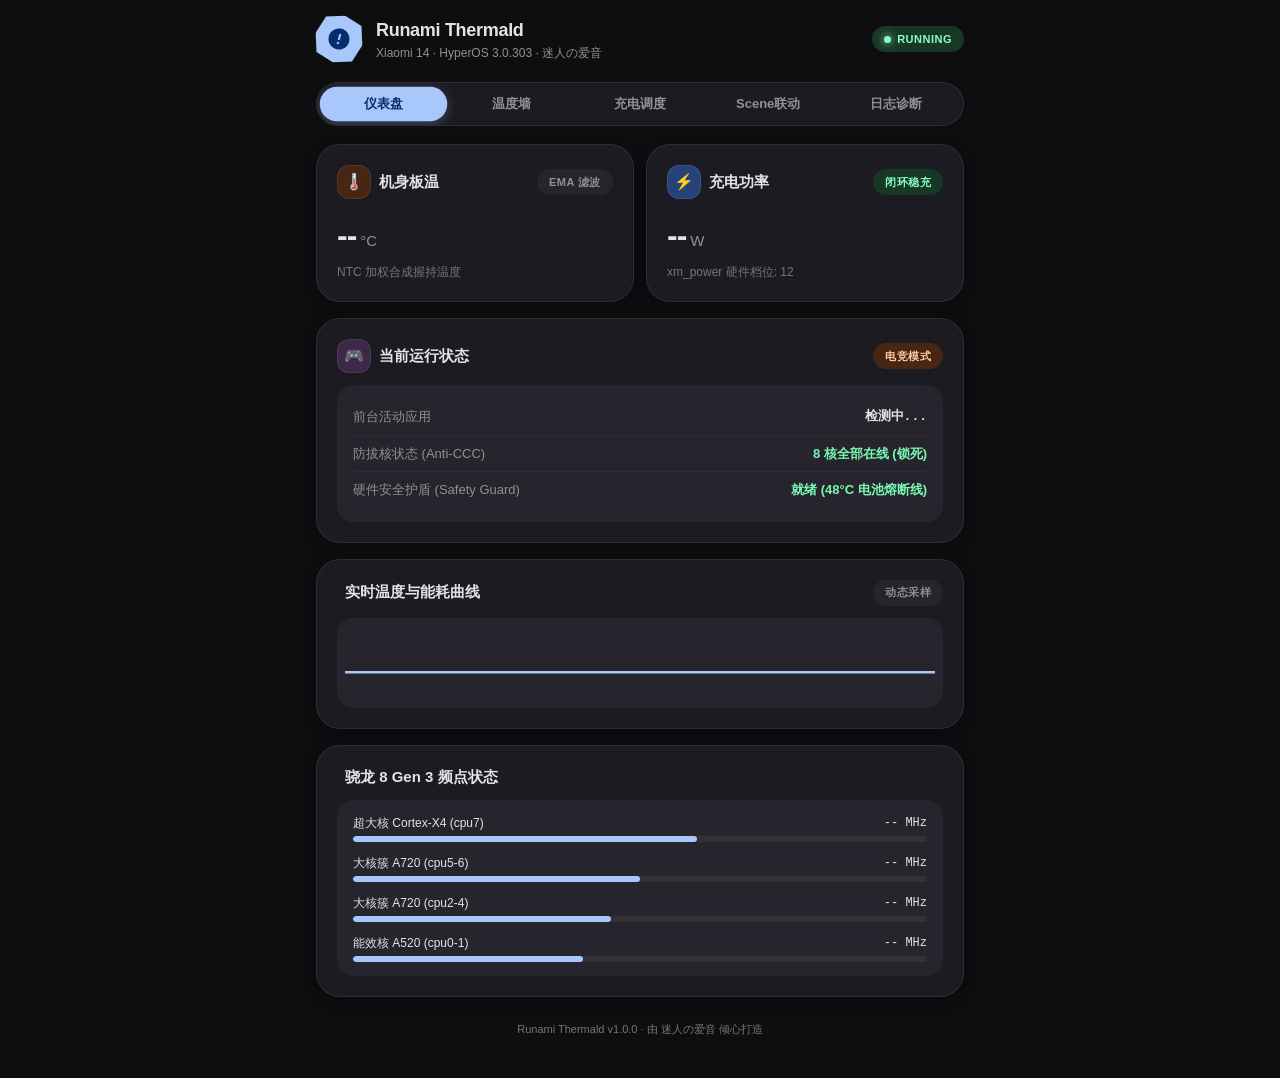
==== webui/index.html @ 20a7fbab "feat: initial release of Runami Thermald v1.0.0 for Xiaomi 14 (houji) with M3E WebUI and InstaBox CI" ====
<!DOCTYPE html>
<html lang="zh-CN">
<head>
  <meta charset="UTF-8">
  <meta name="viewport" content="width=device-width, initial-scale=1.0, maximum-scale=1.0, user-scalable=no, viewport-fit=cover">
  <title>Runami Thermald</title>
  <link rel="stylesheet" href="style.css">
</head>
<body>
  <div class="m3e-shell">
    <!-- 顶栏与品牌区域 -->
    <header class="m3e-header">
      <div class="m3e-brand">
        <div class="m3e-badge active" id="hero-badge">
          <svg class="m3e-icon" viewBox="0 0 24 24" fill="currentColor">
            <path d="M12 2C6.48 2 2 6.48 2 12s4.48 10 10 10 10-4.48 10-10S17.52 2 12 2zm1 15h-2v-2h2v2zm0-4h-2V7h2v6z"/>
          </svg>
        </div>
        <div class="m3e-titles">
          <div class="m3e-app-title">Runami Thermald</div>
          <div class="m3e-app-subtitle">Xiaomi 14 · HyperOS 3.0.303 · 迷人の爱音</div>
        </div>
      </div>
      <div class="m3e-chip ok" id="daemon-chip">
        <span class="m3e-dot"></span>
        <span class="m3e-chip-text" id="daemon-chip-text">RUNNING</span>
      </div>
    </header>

    <!-- M3 Expressive 互联导航药丸组 -->
    <nav class="m3e-connected-group nav-group">
      <button class="m3e-connected-btn active" data-tab="dashboard">仪表盘</button>
      <button class="m3e-connected-btn" data-tab="profiles">温度墙</button>
      <button class="m3e-connected-btn" data-tab="charging">充电调度</button>
      <button class="m3e-connected-btn" data-tab="scene">Scene联动</button>
      <button class="m3e-connected-btn" data-tab="logs">日志诊断</button>
    </nav>

    <!-- 选项卡 1: 仪表盘 -->
    <section class="m3e-tab-content active" id="tab-dashboard">
      <!-- 状态概览多重卡片 -->
      <div class="m3e-grid">
        <div class="m3e-card">
          <div class="m3e-card-header">
            <div class="m3e-badge small warm">🌡️</div>
            <div class="m3e-card-title">机身板温</div>
            <div class="m3e-chip idle" id="board-temp-chip">EMA 滤波</div>
          </div>
          <div class="m3e-metric">
            <span class="m3e-metric-val" id="val-board-temp">--</span>
            <span class="m3e-metric-unit">°C</span>
          </div>
          <div class="m3e-card-sub" id="board-temp-sub">NTC 加权合成握持温度</div>
        </div>

        <div class="m3e-card">
          <div class="m3e-card-header">
            <div class="m3e-badge small blue">⚡</div>
            <div class="m3e-card-title">充电功率</div>
            <div class="m3e-chip ok" id="charge-state-chip">闭环稳充</div>
          </div>
          <div class="m3e-metric">
            <span class="m3e-metric-val" id="val-charge-watts">--</span>
            <span class="m3e-metric-unit">W</span>
          </div>
          <div class="m3e-card-sub" id="charge-gear-sub">xm_power 硬件档位: 12</div>
        </div>
      </div>

      <!-- 实时状态与 Top-App 宽卡片 -->
      <div class="m3e-card">
        <div class="m3e-card-header">
          <div class="m3e-badge small purple">🎮</div>
          <div class="m3e-card-title">当前运行状态</div>
          <div class="m3e-chip warn" id="profile-chip">电竞模式</div>
        </div>
        <div class="m3e-block">
          <div class="m3e-row">
            <span class="m3e-row-label">前台活动应用</span>
            <span class="m3e-row-value mono" id="val-top-app">检测中...</span>
          </div>
          <div class="m3e-row">
            <span class="m3e-row-label">防拔核状态 (Anti-CCC)</span>
            <span class="m3e-row-value ok-text" id="val-cores-status">8 核全部在线 (锁死)</span>
          </div>
          <div class="m3e-row">
            <span class="m3e-row-label">硬件安全护盾 (Safety Guard)</span>
            <span class="m3e-row-value ok-text" id="val-guard-status">就绪 (48°C 电池熔断线)</span>
          </div>
        </div>
      </div>

      <!-- 实时温度与功率动态趋势 -->
      <div class="m3e-card">
        <div class="m3e-card-header">
          <div class="m3e-card-title">实时温度与能耗曲线</div>
          <div class="m3e-chip idle">动态采样</div>
        </div>
        <div class="m3e-chart-container">
          <svg class="m3e-chart" id="trend-chart" viewBox="0 0 300 80" preserveAspectRatio="none">
            <path class="m3e-chart-area" id="chart-area" d="M0,80 L0,50 L300,50 L300,80 Z"/>
            <path class="m3e-chart-line" id="chart-line" d="M0,50 L300,50"/>
          </svg>
        </div>
      </div>

      <!-- CPU 各簇频点监控 -->
      <div class="m3e-card">
        <div class="m3e-card-header">
          <div class="m3e-card-title">骁龙 8 Gen 3 频点状态</div>
        </div>
        <div class="m3e-block">
          <div class="m3e-bar-row">
            <div class="m3e-bar-info">
              <span>超大核 Cortex-X4 (cpu7)</span>
              <span class="mono" id="freq-cpu7">-- MHz</span>
            </div>
            <div class="m3e-progress"><div class="m3e-progress-bar" id="bar-cpu7" style="width: 60%"></div></div>
          </div>
          <div class="m3e-bar-row">
            <div class="m3e-bar-info">
              <span>大核簇 A720 (cpu5-6)</span>
              <span class="mono" id="freq-cpu5">-- MHz</span>
            </div>
            <div class="m3e-progress"><div class="m3e-progress-bar" id="bar-cpu5" style="width: 50%"></div></div>
          </div>
          <div class="m3e-bar-row">
            <div class="m3e-bar-info">
              <span>大核簇 A720 (cpu2-4)</span>
              <span class="mono" id="freq-cpu2">-- MHz</span>
            </div>
            <div class="m3e-progress"><div class="m3e-progress-bar" id="bar-cpu2" style="width: 45%"></div></div>
          </div>
          <div class="m3e-bar-row">
            <div class="m3e-bar-info">
              <span>能效核 A520 (cpu0-1)</span>
              <span class="mono" id="freq-cpu0">-- MHz</span>
            </div>
            <div class="m3e-progress"><div class="m3e-progress-bar" id="bar-cpu0" style="width: 40%"></div></div>
          </div>
        </div>
      </div>
    </section>

    <!-- 选项卡 2: 分态温度墙 -->
    <section class="m3e-tab-content" id="tab-profiles">
      <div class="m3e-card">
        <div class="m3e-card-header">
          <div class="m3e-badge small purple">🛡️</div>
          <div class="m3e-card-title">独立温度墙方案</div>
        </div>
        <p class="m3e-card-desc">为不同屏幕与充电状态定制独立的起降温控阈值，彻底解决传统温控一刀切导致的日常卡顿与发热困境。</p>
        
        <div class="m3e-connected-group profile-select-group">
          <button class="m3e-connected-btn active" data-profile="screen_on_game">游戏独立</button>
          <button class="m3e-connected-btn" data-profile="screen_on_daily">亮屏日常</button>
          <button class="m3e-connected-btn" data-profile="screen_on_charge">亮屏充电</button>
          <button class="m3e-connected-btn" data-profile="screen_off_charge">熄屏快充</button>
          <button class="m3e-connected-btn" data-profile="screen_off_idle">熄屏休眠</button>
        </div>

        <div class="m3e-block" style="margin-top: 16px;">
          <div class="m3e-slider-header">
            <span class="m3e-row-label">起控温度墙阈值 (Trip Temp)</span>
            <span class="m3e-row-value highlight mono" id="profile-trip-display">52 °C</span>
          </div>
          <input type="range" class="m3e-slider" id="profile-trip-slider" min="40" max="55" step="1" value="52">

          <div class="m3e-slider-header" style="margin-top: 14px;">
            <span class="m3e-row-label">解除回差死区 (Clear Hysteresis)</span>
            <span class="m3e-row-value mono" id="profile-hysteresis-display">3 °C</span>
          </div>
          <input type="range" class="m3e-slider" id="profile-hysteresis-slider" min="1" max="5" step="1" value="3">

          <div class="m3e-switch-row" style="margin-top: 16px;">
            <div class="m3e-switch-info">
              <div class="m3e-switch-title">锁定 8 核全在线 (防拔核)</div>
              <div class="m3e-switch-desc">彻底粉碎 50°C 离线超大核与大核的 MONITOR-CCC 逻辑</div>
            </div>
            <label class="m3e-switch">
              <input type="checkbox" id="profile-lock-cores" checked>
              <span class="m3e-slider-pill"></span>
            </label>
          </div>

          <button class="m3e-action-btn primary" id="btn-save-profile" style="margin-top: 20px;">
            保存并热重载到当前方案
          </button>
        </div>
      </div>
    </section>

    <!-- 选项卡 3: 充电调度 -->
    <section class="m3e-tab-content" id="tab-charging">
      <div class="m3e-card">
        <div class="m3e-card-header">
          <div class="m3e-badge small blue">⚡</div>
          <div class="m3e-card-title">xm_power 充电闭环稳充</div>
        </div>
        <p class="m3e-card-desc">接管底层硬件充电档位，解除官方亮屏断崖式降流，通过动态功率闭环将充电速度平稳在指定瓦特区间。</p>

        <div class="m3e-block">
          <div class="m3e-switch-row">
            <div class="m3e-switch-info">
              <div class="m3e-switch-title">启用功率闭环调控</div>
              <div class="m3e-switch-desc">写入 wired_thermal_remove 并微调 wired_ctrl_limit</div>
            </div>
            <label class="m3e-switch">
              <input type="checkbox" id="charge-control-switch" checked>
              <span class="m3e-slider-pill"></span>
            </label>
          </div>

          <div class="m3e-section-title" style="margin-top: 16px;">目标充入功率档位</div>
          <div class="m3e-connected-group wattage-group">
            <button class="m3e-connected-btn" data-watts="18">18W 冰凉</button>
            <button class="m3e-connected-btn" data-watts="27">27W 均衡</button>
            <button class="m3e-connected-btn" data-watts="33">33W 稳充</button>
            <button class="m3e-connected-btn active" data-watts="45">45W 极速</button>
            <button class="m3e-connected-btn" data-watts="67">67W 澎湃</button>
            <button class="m3e-connected-btn" data-watts="90">90W 全速</button>
          </div>

          <div class="m3e-row" style="margin-top: 16px;">
            <span class="m3e-row-label">电池高温退让警戒线</span>
            <span class="m3e-row-value mono">46 °C (自动降档防鼓包)</span>
          </div>
        </div>
      </div>
    </section>

    <!-- 选项卡 4: Scene 游戏联动 -->
    <section class="m3e-tab-content" id="tab-scene">
      <div class="m3e-card">
        <div class="m3e-card-header">
          <div class="m3e-badge small warm">🎮</div>
          <div class="m3e-card-title">Scene 游戏库自动感知</div>
        </div>
        <p class="m3e-card-desc">自动读取 Scene（com.omarea.vtools）的游戏标记，启动游戏瞬间（0.3s内）切入独立电竞温度墙，退出后 5 秒防抖回退。</p>

        <div class="m3e-block">
          <div class="m3e-row">
            <span class="m3e-row-label">Scene 配置路径</span>
            <span class="m3e-row-value mono">shared_prefs/games.xml</span>
          </div>
          <div class="m3e-row">
            <span class="m3e-row-label">当前识别游戏总数</span>
            <span class="m3e-row-value highlight mono" id="scene-game-count">-- 款</span>
          </div>
        </div>

        <div class="m3e-section-title" style="margin-top: 16px;">已激活的游戏列表</div>
        <div class="m3e-chips-cloud" id="scene-games-list">
          <!-- 动态渲染游戏药丸 -->
          <span class="m3e-chip idle">正在读取 Scene 游戏库...</span>
        </div>
      </div>
    </section>

    <!-- 选项卡 5: 日志诊断 -->
    <section class="m3e-tab-content" id="tab-logs">
      <div class="m3e-card">
        <div class="m3e-card-header">
          <div class="m3e-card-title">守护日志与节点诊断</div>
          <button class="m3e-btn-icon" id="btn-refresh-log">🔄</button>
        </div>
        <div class="m3e-terminal" id="log-terminal">
正在读取运行日志...
        </div>
        <div class="m3e-row" style="margin-top: 12px; gap: 8px;">
          <button class="m3e-action-btn secondary" id="btn-diagnose">一键节点自检</button>
          <button class="m3e-action-btn danger" id="btn-restore-stock">紧急恢复官方温控</button>
        </div>
      </div>
    </section>

    <!-- 底部状态与版权 -->
    <footer class="m3e-footer">
      <span>Runami Thermald v1.0.0 · 由 迷人の爱音 倾心打造</span>
    </footer>
  </div>

  <script src="app.js"></script>
</body>
</html>
---- webui/style.css ----
/* Runami Thermald - Material 3 Expressive (M3E) 专属样式表 */
/* 灵感参考: Google M3 Expressive 规范 & FlClash 架构 */

:root {
  --m3e-spring: cubic-bezier(0.34, 1.56, 0.64, 1);
  --m3e-standard-curve: cubic-bezier(0.2, 0.0, 0, 1.0);
  
  /* M3E 色系 */
  --m3e-bg: #0e0e11;
  --m3e-surface: #141318;
  --m3e-surface-card: #1d1b22;
  --m3e-surface-block: #26242c;
  --m3e-surface-border: rgba(255, 255, 255, 0.08);
  
  --m3e-primary: #a8c7fa;
  --m3e-on-primary: #062e6f;
  --m3e-primary-container: #264379;
  
  --m3e-ok: #79f8b4;
  --m3e-ok-container: #173826;
  --m3e-on-ok-container: #8cfdc0;
  
  --m3e-warn: #ffb68c;
  --m3e-warn-container: #472613;
  --m3e-on-warn-container: #ffcca8;
  
  --m3e-danger: #ffb4ab;
  --m3e-danger-container: #531c19;
  --m3e-on-danger-container: #ffdad6;
  
  --m3e-text-main: #e6e1e5;
  --m3e-text-muted: #938f94;
  --m3e-text-sub: #787579;
  
  --radius-card: 24px;
  --radius-block: 16px;
  --radius-pill: 9999px;
}

* {
  box-sizing: border-box;
  margin: 0;
  padding: 0;
  -webkit-tap-highlight-color: transparent;
  user-select: none;
}

body {
  background-color: var(--m3e-bg);
  color: var(--m3e-text-main);
  font-family: -apple-system, BlinkMacSystemFont, "Segoe UI", Roboto, "PingFang SC", "Noto Sans CJK SC", sans-serif;
  line-height: 1.5;
  font-size: 14px;
  overflow-x: hidden;
}

.mono {
  font-family: "JetBrains Mono", Consolas, monospace;
  font-variant-numeric: tabular-nums;
}

.m3e-shell {
  max-width: 680px;
  margin: 0 auto;
  padding: 16px 16px 40px;
}

/* 顶栏 */
.m3e-header {
  display: flex;
  align-items: center;
  justify-content: space-between;
  margin-bottom: 20px;
}

.m3e-brand {
  display: flex;
  align-items: center;
  gap: 14px;
}

/* M3E 状态形变徽章 (FlClash Cookie-6 形变) */
.m3e-badge {
  width: 46px;
  height: 46px;
  border-radius: 50%;
  background: var(--m3e-surface-card);
  color: var(--m3e-text-muted);
  display: flex;
  align-items: center;
  justify-content: center;
  transition: all 0.4s var(--m3e-spring);
  border: 1px solid var(--m3e-surface-border);
}

.m3e-badge.active {
  background: var(--m3e-primary);
  color: var(--m3e-on-primary);
  /* M3 Expressive Cookie-6 多边形形变 */
  clip-path: polygon(50% 0%, 88% 12%, 100% 50%, 88% 88%, 50% 100%, 12% 88%, 0% 50%, 12% 12%);
  border-radius: 0;
  transform: rotate(15deg) scale(1.05);
  box-shadow: 0 4px 16px rgba(168, 199, 250, 0.35);
}

.m3e-badge.small {
  width: 34px;
  height: 34px;
  font-size: 16px;
  border-radius: 12px;
}
.m3e-badge.small.warm { background: var(--m3e-warn-container); color: var(--m3e-warn); }
.m3e-badge.small.blue { background: var(--m3e-primary-container); color: var(--m3e-primary); }
.m3e-badge.small.purple { background: #3c2949; color: #deb8f5; }

.m3e-icon {
  width: 24px;
  height: 24px;
}

.m3e-app-title {
  font-size: 18px;
  font-weight: 700;
  letter-spacing: -0.3px;
  color: var(--m3e-text-main);
}

.m3e-app-subtitle {
  font-size: 12px;
  color: var(--m3e-text-muted);
}

/* M3E 状态指示胶囊 (DashboardChip) */
.m3e-chip {
  display: inline-flex;
  align-items: center;
  gap: 6px;
  height: 26px;
  padding: 0 12px;
  border-radius: var(--radius-pill);
  font-size: 11px;
  font-weight: 700;
  letter-spacing: 0.5px;
  font-variant-numeric: tabular-nums;
}

.m3e-chip.ok { background: var(--m3e-ok-container); color: var(--m3e-on-ok-container); }
.m3e-chip.warn { background: var(--m3e-warn-container); color: var(--m3e-on-warn-container); }
.m3e-chip.idle { background: var(--m3e-surface-block); color: var(--m3e-text-muted); }

.m3e-dot {
  width: 7px;
  height: 7px;
  border-radius: 50%;
  background-color: currentColor;
  box-shadow: 0 0 8px currentColor;
  animation: pulse-dot 1.8s infinite;
}

@keyframes pulse-dot {
  0%, 100% { opacity: 1; transform: scale(1); }
  50% { opacity: 0.4; transform: scale(0.85); }
}

/* M3 Expressive 互联药丸组 (Connected Pill Group) */
.m3e-connected-group {
  display: flex;
  background: var(--m3e-surface-card);
  border-radius: var(--radius-pill);
  padding: 4px;
  gap: 3px;
  margin-bottom: 18px;
  border: 1px solid var(--m3e-surface-border);
  overflow-x: auto;
  scrollbar-width: none;
}
.m3e-connected-group::-webkit-scrollbar { display: none; }

.m3e-connected-btn {
  flex: 1;
  min-width: fit-content;
  border: none;
  background: transparent;
  color: var(--m3e-text-muted);
  padding: 8px 14px;
  font-size: 13px;
  font-weight: 600;
  border-radius: 8px;
  cursor: pointer;
  white-space: nowrap;
  transition: all 0.25s var(--m3e-standard-curve);
}

.m3e-connected-btn:active {
  transform: scale(0.94);
}

.m3e-connected-btn.active {
  background: var(--m3e-primary);
  color: var(--m3e-on-primary);
  border-radius: var(--radius-pill);
  box-shadow: 0 3px 10px rgba(168, 199, 250, 0.25);
  transform: scale(1.02);
}

/* 卡片布局 (DashboardCard) */
.m3e-card {
  background: var(--m3e-surface-card);
  border-radius: var(--radius-card);
  padding: 20px;
  margin-bottom: 16px;
  border: 1px solid var(--m3e-surface-border);
  box-shadow: 0 4px 16px rgba(0, 0, 0, 0.3);
}

.m3e-grid {
  display: grid;
  grid-template-columns: repeat(2, 1fr);
  gap: 12px;
}

.m3e-card-header {
  display: flex;
  align-items: center;
  justify-content: space-between;
  margin-bottom: 12px;
}

.m3e-card-title {
  font-size: 15px;
  font-weight: 600;
  flex: 1;
  margin-left: 8px;
  color: var(--m3e-text-main);
}

.m3e-card-desc {
  font-size: 12px;
  color: var(--m3e-text-muted);
  margin-bottom: 14px;
  line-height: 1.6;
}

.m3e-metric {
  display: flex;
  align-items: baseline;
  gap: 4px;
  margin-bottom: 4px;
}

.m3e-metric-val {
  font-size: 32px;
  font-weight: 700;
  font-variant-numeric: tabular-nums;
  letter-spacing: -1px;
}

.m3e-metric-unit {
  font-size: 15px;
  color: var(--m3e-text-muted);
  font-weight: 500;
}

.m3e-card-sub {
  font-size: 12px;
  color: var(--m3e-text-sub);
}

/* 卡片内分色阶块 (DashboardBlock) */
.m3e-block {
  background: var(--m3e-surface-block);
  border-radius: var(--radius-block);
  padding: 14px 16px;
}

.m3e-row {
  display: flex;
  align-items: center;
  justify-content: space-between;
  padding: 8px 0;
  border-bottom: 1px solid rgba(255, 255, 255, 0.04);
}
.m3e-row:last-child { border-bottom: none; }

.m3e-row-label { color: var(--m3e-text-muted); font-size: 13px; }
.m3e-row-value { font-weight: 600; font-size: 13px; }
.m3e-row-value.highlight { color: var(--m3e-primary); }
.m3e-row-value.ok-text { color: var(--m3e-ok); }

/* SVG 动态曲线图 */
.m3e-chart-container {
  height: 90px;
  background: var(--m3e-surface-block);
  border-radius: var(--radius-block);
  padding: 8px;
  display: flex;
  align-items: center;
}

.m3e-chart {
  width: 100%;
  height: 100%;
}

.m3e-chart-line {
  fill: none;
  stroke: var(--m3e-primary);
  stroke-width: 2.5;
  stroke-linecap: round;
  transition: d 0.4s ease;
}

.m3e-chart-area {
  fill: url(#chart-gradient);
  opacity: 0.25;
  transition: d 0.4s ease;
}

/* 进度条与频率 */
.m3e-bar-row {
  margin-bottom: 12px;
}
.m3e-bar-row:last-child { margin-bottom: 0; }

.m3e-bar-info {
  display: flex;
  justify-content: space-between;
  font-size: 12px;
  margin-bottom: 4px;
}

.m3e-progress {
  height: 6px;
  background: rgba(255, 255, 255, 0.06);
  border-radius: var(--radius-pill);
  overflow: hidden;
}

.m3e-progress-bar {
  height: 100%;
  background: var(--m3e-primary);
  border-radius: var(--radius-pill);
  transition: width 0.3s ease;
}

/* 滑块与开关 */
.m3e-slider-header {
  display: flex;
  justify-content: space-between;
  align-items: center;
  margin-bottom: 6px;
}

.m3e-slider {
  width: 100%;
  accent-color: var(--m3e-primary);
  height: 8px;
  border-radius: var(--radius-pill);
  background: rgba(255, 255, 255, 0.08);
  outline: none;
  cursor: pointer;
}

.m3e-switch-row {
  display: flex;
  align-items: center;
  justify-content: space-between;
}

.m3e-switch-title { font-size: 14px; font-weight: 600; }
.m3e-switch-desc { font-size: 12px; color: var(--m3e-text-muted); }

.m3e-switch {
  position: relative;
  display: inline-block;
  width: 48px;
  height: 28px;
}

.m3e-switch input { opacity: 0; width: 0; height: 0; }

.m3e-slider-pill {
  position: absolute;
  cursor: pointer;
  inset: 0;
  background-color: var(--m3e-surface-card);
  border: 1px solid var(--m3e-surface-border);
  transition: 0.3s var(--m3e-spring);
  border-radius: var(--radius-pill);
}

.m3e-slider-pill:before {
  position: absolute;
  content: "";
  height: 20px;
  width: 20px;
  left: 3px;
  bottom: 3px;
  background-color: var(--m3e-text-muted);
  transition: 0.3s var(--m3e-spring);
  border-radius: 50%;
}

input:checked + .m3e-slider-pill {
  background-color: var(--m3e-primary);
}

input:checked + .m3e-slider-pill:before {
  transform: translateX(20px);
  background-color: var(--m3e-on-primary);
}

/* 按钮 */
.m3e-action-btn {
  width: 100%;
  padding: 12px 18px;
  border-radius: var(--radius-pill);
  font-size: 14px;
  font-weight: 700;
  border: none;
  cursor: pointer;
  transition: all 0.2s var(--m3e-spring);
}
.m3e-action-btn:active { transform: scale(0.96); }
.m3e-action-btn.primary { background: var(--m3e-primary); color: var(--m3e-on-primary); }
.m3e-action-btn.secondary { background: var(--m3e-surface-block); color: var(--m3e-text-main); }
.m3e-action-btn.danger { background: var(--m3e-danger-container); color: var(--m3e-on-danger-container); }

.m3e-btn-icon {
  background: var(--m3e-surface-block);
  border: none;
  border-radius: 50%;
  width: 32px;
  height: 32px;
  cursor: pointer;
}

/* Scene 游戏药丸云 */
.m3e-chips-cloud {
  display: flex;
  flex-wrap: wrap;
  gap: 8px;
  margin-top: 10px;
}

/* 终端日志 */
.m3e-terminal {
  background: #08080a;
  border-radius: var(--radius-block);
  padding: 12px;
  font-family: "JetBrains Mono", Consolas, monospace;
  font-size: 11px;
  color: #79f8b4;
  height: 220px;
  overflow-y: auto;
  white-space: pre-wrap;
  word-break: break-all;
  border: 1px solid var(--m3e-surface-border);
}

.m3e-tab-content {
  display: none;
}
.m3e-tab-content.active {
  display: block;
  animation: fadeIn 0.25s ease;
}

@keyframes fadeIn {
  from { opacity: 0; transform: translateY(6px); }
  to { opacity: 1; transform: translateY(0); }
}

.m3e-footer {
  text-align: center;
  font-size: 11px;
  color: var(--m3e-text-sub);
  margin-top: 24px;
}
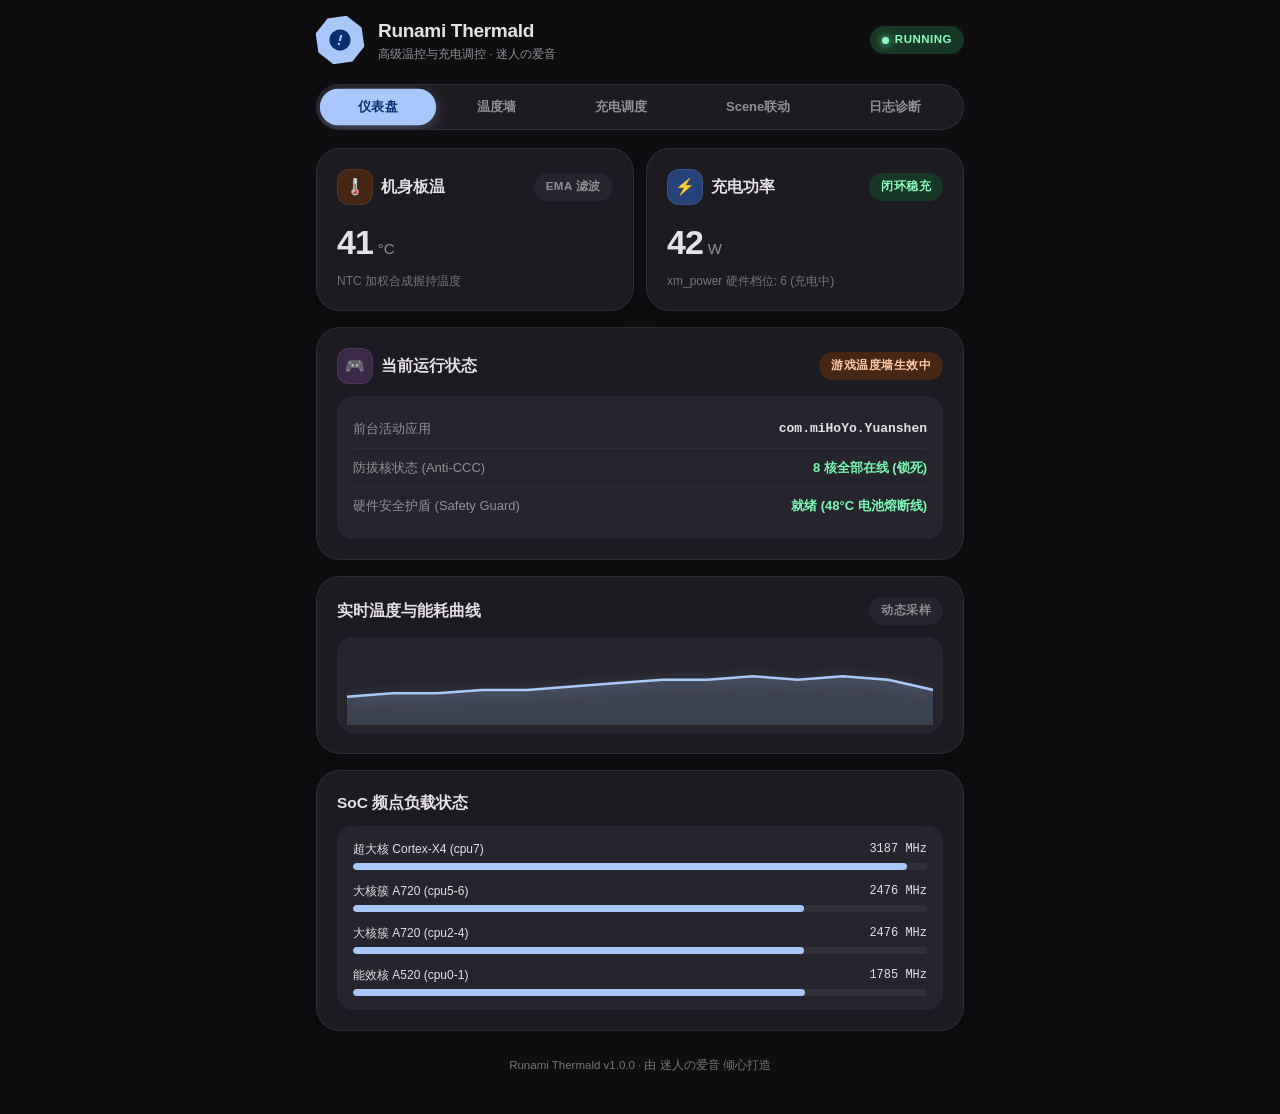
==== commit 591994d8: "fix(webui): fix KernelSU async exec bridge, dynamic Monet coloring, settings persistence, switch shr" ====
--- a/webui/index.html
+++ b/webui/index.html
@@ -4,6 +4,9 @@
   <meta charset="UTF-8">
   <meta name="viewport" content="width=device-width, initial-scale=1.0, maximum-scale=1.0, user-scalable=no, viewport-fit=cover">
   <title>Runami Thermald</title>
+  <!-- 引入 KernelSU 原生动态莫奈取色与安全区域内边距 -->
+  <link rel="stylesheet" href="/internal/colors.css">
+  <link rel="stylesheet" href="/internal/insets.css">
   <link rel="stylesheet" href="style.css">
 </head>
 <body>
@@ -18,7 +21,7 @@
         </div>
         <div class="m3e-titles">
           <div class="m3e-app-title">Runami Thermald</div>
-          <div class="m3e-app-subtitle">Xiaomi 14 · HyperOS 3.0.303 · 迷人の爱音</div>
+          <div class="m3e-app-subtitle">高级温控与充电调控 · 迷人の爱音</div>
         </div>
       </div>
       <div class="m3e-chip ok" id="daemon-chip">
@@ -107,7 +110,7 @@
       <!-- CPU 各簇频点监控 -->
       <div class="m3e-card">
         <div class="m3e-card-header">
-          <div class="m3e-card-title">骁龙 8 Gen 3 频点状态</div>
+          <div class="m3e-card-title">SoC 频点负载状态</div>
         </div>
         <div class="m3e-block">
           <div class="m3e-bar-row">
@@ -115,28 +118,28 @@
               <span>超大核 Cortex-X4 (cpu7)</span>
               <span class="mono" id="freq-cpu7">-- MHz</span>
             </div>
-            <div class="m3e-progress"><div class="m3e-progress-bar" id="bar-cpu7" style="width: 60%"></div></div>
+            <div class="m3e-progress"><div class="m3e-progress-bar" id="bar-cpu7" style="width: 50%"></div></div>
           </div>
           <div class="m3e-bar-row">
             <div class="m3e-bar-info">
               <span>大核簇 A720 (cpu5-6)</span>
               <span class="mono" id="freq-cpu5">-- MHz</span>
             </div>
-            <div class="m3e-progress"><div class="m3e-progress-bar" id="bar-cpu5" style="width: 50%"></div></div>
+            <div class="m3e-progress"><div class="m3e-progress-bar" id="bar-cpu5" style="width: 45%"></div></div>
           </div>
           <div class="m3e-bar-row">
             <div class="m3e-bar-info">
               <span>大核簇 A720 (cpu2-4)</span>
               <span class="mono" id="freq-cpu2">-- MHz</span>
             </div>
-            <div class="m3e-progress"><div class="m3e-progress-bar" id="bar-cpu2" style="width: 45%"></div></div>
+            <div class="m3e-progress"><div class="m3e-progress-bar" id="bar-cpu2" style="width: 40%"></div></div>
           </div>
           <div class="m3e-bar-row">
             <div class="m3e-bar-info">
               <span>能效核 A520 (cpu0-1)</span>
               <span class="mono" id="freq-cpu0">-- MHz</span>
             </div>
-            <div class="m3e-progress"><div class="m3e-progress-bar" id="bar-cpu0" style="width: 40%"></div></div>
+            <div class="m3e-progress"><div class="m3e-progress-bar" id="bar-cpu0" style="width: 35%"></div></div>
           </div>
         </div>
       </div>
@@ -164,27 +167,29 @@
             <span class="m3e-row-label">起控温度墙阈值 (Trip Temp)</span>
             <span class="m3e-row-value highlight mono" id="profile-trip-display">52 °C</span>
           </div>
-          <input type="range" class="m3e-slider" id="profile-trip-slider" min="40" max="55" step="1" value="52">
-
-          <div class="m3e-slider-header" style="margin-top: 14px;">
+          <input type="range" class="m3e-slider" id="profile-trip-slider" min="38" max="55" step="1" value="52">
+
+          <div class="m3e-slider-header" style="margin-top: 16px;">
             <span class="m3e-row-label">解除回差死区 (Clear Hysteresis)</span>
             <span class="m3e-row-value mono" id="profile-hysteresis-display">3 °C</span>
           </div>
           <input type="range" class="m3e-slider" id="profile-hysteresis-slider" min="1" max="5" step="1" value="3">
 
-          <div class="m3e-switch-row" style="margin-top: 16px;">
+          <div class="m3e-switch-row" style="margin-top: 18px;">
             <div class="m3e-switch-info">
               <div class="m3e-switch-title">锁定 8 核全在线 (防拔核)</div>
-              <div class="m3e-switch-desc">彻底粉碎 50°C 离线超大核与大核的 MONITOR-CCC 逻辑</div>
-            </div>
-            <label class="m3e-switch">
-              <input type="checkbox" id="profile-lock-cores" checked>
-              <span class="m3e-slider-pill"></span>
-            </label>
-          </div>
-
-          <button class="m3e-action-btn primary" id="btn-save-profile" style="margin-top: 20px;">
-            保存并热重载到当前方案
+              <div class="m3e-switch-desc">彻底粉碎 50°C 离线超大核与大核的 MONITOR-CCC 拔核机制</div>
+            </div>
+            <div class="m3e-switch-wrapper">
+              <label class="m3e-switch">
+                <input type="checkbox" id="profile-lock-cores" checked>
+                <span class="m3e-slider-pill"></span>
+              </label>
+            </div>
+          </div>
+
+          <button class="m3e-action-btn primary" id="btn-save-profile" style="margin-top: 22px;">
+            保存并热重载当前方案
           </button>
         </div>
       </div>
@@ -203,15 +208,17 @@
           <div class="m3e-switch-row">
             <div class="m3e-switch-info">
               <div class="m3e-switch-title">启用功率闭环调控</div>
-              <div class="m3e-switch-desc">写入 wired_thermal_remove 并微调 wired_ctrl_limit</div>
-            </div>
-            <label class="m3e-switch">
-              <input type="checkbox" id="charge-control-switch" checked>
-              <span class="m3e-slider-pill"></span>
-            </label>
-          </div>
-
-          <div class="m3e-section-title" style="margin-top: 16px;">目标充入功率档位</div>
+              <div class="m3e-switch-desc">写入 wired_thermal_remove 并微调 wired_ctrl_limit 硬件档位</div>
+            </div>
+            <div class="m3e-switch-wrapper">
+              <label class="m3e-switch">
+                <input type="checkbox" id="charge-control-switch" checked>
+                <span class="m3e-slider-pill"></span>
+              </label>
+            </div>
+          </div>
+
+          <div class="m3e-section-title" style="margin: 18px 0 10px; font-weight: 600; color: var(--m3e-text-muted);">目标充入功率档位</div>
           <div class="m3e-connected-group wattage-group">
             <button class="m3e-connected-btn" data-watts="18">18W 冰凉</button>
             <button class="m3e-connected-btn" data-watts="27">27W 均衡</button>
@@ -221,7 +228,7 @@
             <button class="m3e-connected-btn" data-watts="90">90W 全速</button>
           </div>
 
-          <div class="m3e-row" style="margin-top: 16px;">
+          <div class="m3e-row" style="margin-top: 14px;">
             <span class="m3e-row-label">电池高温退让警戒线</span>
             <span class="m3e-row-value mono">46 °C (自动降档防鼓包)</span>
           </div>
@@ -249,9 +256,8 @@
           </div>
         </div>
 
-        <div class="m3e-section-title" style="margin-top: 16px;">已激活的游戏列表</div>
+        <div class="m3e-section-title" style="margin: 18px 0 10px; font-weight: 600; color: var(--m3e-text-muted);">已激活的游戏列表</div>
         <div class="m3e-chips-cloud" id="scene-games-list">
-          <!-- 动态渲染游戏药丸 -->
           <span class="m3e-chip idle">正在读取 Scene 游戏库...</span>
         </div>
       </div>
@@ -264,15 +270,16 @@
           <div class="m3e-card-title">守护日志与节点诊断</div>
           <button class="m3e-btn-icon" id="btn-refresh-log">🔄</button>
         </div>
-        <div class="m3e-terminal" id="log-terminal">
-正在读取运行日志...
-        </div>
-        <div class="m3e-row" style="margin-top: 12px; gap: 8px;">
+        <div class="m3e-terminal" id="log-terminal">正在读取运行日志...</div>
+        <div class="m3e-row" style="margin-top: 14px; gap: 10px;">
           <button class="m3e-action-btn secondary" id="btn-diagnose">一键节点自检</button>
           <button class="m3e-action-btn danger" id="btn-restore-stock">紧急恢复官方温控</button>
         </div>
       </div>
     </section>
+
+    <!-- 浮动 Toast 弹窗 (Snackbar) -->
+    <div class="m3e-snackbar" id="m3e-snackbar">已保存并生效</div>
 
     <!-- 底部状态与版权 -->
     <footer class="m3e-footer">
--- a/webui/style.css
+++ b/webui/style.css
@@ -1,36 +1,40 @@
 /* Runami Thermald - Material 3 Expressive (M3E) 专属样式表 */
-/* 灵感参考: Google M3 Expressive 规范 & FlClash 架构 */
+/* 灵感参考: Google Material 3 Expressive 规范 & FlClash 架构 */
 
 :root {
   --m3e-spring: cubic-bezier(0.34, 1.56, 0.64, 1);
   --m3e-standard-curve: cubic-bezier(0.2, 0.0, 0, 1.0);
   
-  /* M3E 色系 */
-  --m3e-bg: #0e0e11;
-  --m3e-surface: #141318;
-  --m3e-surface-card: #1d1b22;
-  --m3e-surface-block: #26242c;
-  --m3e-surface-border: rgba(255, 255, 255, 0.08);
-  
-  --m3e-primary: #a8c7fa;
-  --m3e-on-primary: #062e6f;
-  --m3e-primary-container: #264379;
-  
-  --m3e-ok: #79f8b4;
-  --m3e-ok-container: #173826;
-  --m3e-on-ok-container: #8cfdc0;
-  
-  --m3e-warn: #ffb68c;
-  --m3e-warn-container: #472613;
-  --m3e-on-warn-container: #ffcca8;
-  
-  --m3e-danger: #ffb4ab;
-  --m3e-danger-container: #531c19;
-  --m3e-on-danger-container: #ffdad6;
-  
-  --m3e-text-main: #e6e1e5;
-  --m3e-text-muted: #938f94;
-  --m3e-text-sub: #787579;
+  /* 优先对接 KernelSU 动态莫奈取色 (/internal/colors.css)，无动态取色时优雅回退 */
+  --m3e-primary: var(--primary, #a8c7fa);
+  --m3e-on-primary: var(--onPrimary, #062e6f);
+  --m3e-primary-container: var(--primaryContainer, #264379);
+  --m3e-on-primary-container: var(--onPrimaryContainer, #d3e3fd);
+  
+  --m3e-secondary: var(--secondary, #bec6dc);
+  --m3e-secondary-container: var(--secondaryContainer, #3b4858);
+  
+  --m3e-bg: var(--background, #0e0e11);
+  --m3e-surface: var(--surface, #141318);
+  --m3e-surface-card: var(--surfaceContainer, #1d1b22);
+  --m3e-surface-block: var(--surfaceContainerHigh, #26242c);
+  --m3e-surface-border: var(--outlineVariant, rgba(255, 255, 255, 0.08));
+  
+  --m3e-text-main: var(--onSurface, #e6e1e5);
+  --m3e-text-muted: var(--onSurfaceVariant, #938f94);
+  --m3e-text-sub: var(--outline, #787579);
+  
+  --m3e-ok: var(--tertiary, #79f8b4);
+  --m3e-ok-container: var(--tertiaryContainer, #173826);
+  --m3e-on-ok-container: var(--onTertiaryContainer, #8cfdc0);
+  
+  --m3e-warn: var(--error, #ffb68c);
+  --m3e-warn-container: var(--errorContainer, #472613);
+  --m3e-on-warn-container: var(--onErrorContainer, #ffcca8);
+  
+  --m3e-danger: var(--error, #ffb4ab);
+  --m3e-danger-container: var(--errorContainer, #531c19);
+  --m3e-on-danger-container: var(--onErrorContainer, #ffdad6);
   
   --radius-card: 24px;
   --radius-block: 16px;
@@ -52,6 +56,9 @@
   line-height: 1.5;
   font-size: 14px;
   overflow-x: hidden;
+  transition: background-color 0.3s ease, color 0.3s ease;
+  padding-top: var(--inset-top, 0px);
+  padding-bottom: var(--inset-bottom, 0px);
 }
 
 .mono {
@@ -71,43 +78,53 @@
   align-items: center;
   justify-content: space-between;
   margin-bottom: 20px;
+  gap: 12px;
 }
 
 .m3e-brand {
   display: flex;
   align-items: center;
   gap: 14px;
-}
-
-/* M3E 状态形变徽章 (FlClash Cookie-6 形变) */
+  min-width: 0;
+  flex: 1;
+}
+
+/* M3E 状态形变徽章 (FlClash Cookie-6 / Cookie-9 动效形变) */
 .m3e-badge {
-  width: 46px;
-  height: 46px;
+  width: 48px;
+  height: 48px;
+  flex-shrink: 0;
   border-radius: 50%;
   background: var(--m3e-surface-card);
   color: var(--m3e-text-muted);
   display: flex;
   align-items: center;
   justify-content: center;
-  transition: all 0.4s var(--m3e-spring);
+  transition: all 0.45s var(--m3e-spring);
   border: 1px solid var(--m3e-surface-border);
 }
 
 .m3e-badge.active {
   background: var(--m3e-primary);
   color: var(--m3e-on-primary);
-  /* M3 Expressive Cookie-6 多边形形变 */
-  clip-path: polygon(50% 0%, 88% 12%, 100% 50%, 88% 88%, 50% 100%, 12% 88%, 0% 50%, 12% 12%);
+  clip-path: polygon(50% 0%, 85% 15%, 100% 50%, 85% 85%, 50% 100%, 15% 85%, 0% 50%, 15% 15%);
   border-radius: 0;
   transform: rotate(15deg) scale(1.05);
-  box-shadow: 0 4px 16px rgba(168, 199, 250, 0.35);
+  box-shadow: 0 6px 20px rgba(168, 199, 250, 0.35);
+  animation: m3eCookieFloat 3.6s ease-in-out infinite alternate;
+}
+
+@keyframes m3eCookieFloat {
+  0% { transform: rotate(10deg) scale(1.02); }
+  100% { transform: rotate(18deg) scale(1.06); }
 }
 
 .m3e-badge.small {
-  width: 34px;
-  height: 34px;
+  width: 36px;
+  height: 36px;
   font-size: 16px;
   border-radius: 12px;
+  flex-shrink: 0;
 }
 .m3e-badge.small.warm { background: var(--m3e-warn-container); color: var(--m3e-warn); }
 .m3e-badge.small.blue { background: var(--m3e-primary-container); color: var(--m3e-primary); }
@@ -118,16 +135,27 @@
   height: 24px;
 }
 
+.m3e-titles {
+  min-width: 0;
+  flex: 1;
+}
+
 .m3e-app-title {
-  font-size: 18px;
+  font-size: 19px;
   font-weight: 700;
   letter-spacing: -0.3px;
   color: var(--m3e-text-main);
+  white-space: nowrap;
+  overflow: hidden;
+  text-overflow: ellipsis;
 }
 
 .m3e-app-subtitle {
   font-size: 12px;
   color: var(--m3e-text-muted);
+  white-space: nowrap;
+  overflow: hidden;
+  text-overflow: ellipsis;
 }
 
 /* M3E 状态指示胶囊 (DashboardChip) */
@@ -135,13 +163,15 @@
   display: inline-flex;
   align-items: center;
   gap: 6px;
-  height: 26px;
+  height: 28px;
   padding: 0 12px;
   border-radius: var(--radius-pill);
-  font-size: 11px;
+  font-size: 11.5px;
   font-weight: 700;
   letter-spacing: 0.5px;
   font-variant-numeric: tabular-nums;
+  flex-shrink: 0;
+  transition: all 0.25s var(--m3e-spring);
 }
 
 .m3e-chip.ok { background: var(--m3e-ok-container); color: var(--m3e-on-ok-container); }
@@ -159,7 +189,7 @@
 
 @keyframes pulse-dot {
   0%, 100% { opacity: 1; transform: scale(1); }
-  50% { opacity: 0.4; transform: scale(0.85); }
+  50% { opacity: 0.35; transform: scale(0.85); }
 }
 
 /* M3 Expressive 互联药丸组 (Connected Pill Group) */
@@ -168,27 +198,29 @@
   background: var(--m3e-surface-card);
   border-radius: var(--radius-pill);
   padding: 4px;
-  gap: 3px;
+  gap: 4px;
   margin-bottom: 18px;
   border: 1px solid var(--m3e-surface-border);
   overflow-x: auto;
+  -webkit-overflow-scrolling: touch;
   scrollbar-width: none;
 }
 .m3e-connected-group::-webkit-scrollbar { display: none; }
 
 .m3e-connected-btn {
-  flex: 1;
+  flex: 1 0 auto;
   min-width: fit-content;
   border: none;
   background: transparent;
   color: var(--m3e-text-muted);
-  padding: 8px 14px;
+  padding: 9px 15px;
   font-size: 13px;
   font-weight: 600;
-  border-radius: 8px;
+  border-radius: 10px;
   cursor: pointer;
   white-space: nowrap;
-  transition: all 0.25s var(--m3e-standard-curve);
+  text-align: center;
+  transition: all 0.26s var(--m3e-spring);
 }
 
 .m3e-connected-btn:active {
@@ -199,7 +231,7 @@
   background: var(--m3e-primary);
   color: var(--m3e-on-primary);
   border-radius: var(--radius-pill);
-  box-shadow: 0 3px 10px rgba(168, 199, 250, 0.25);
+  box-shadow: 0 4px 14px rgba(168, 199, 250, 0.3);
   transform: scale(1.02);
 }
 
@@ -210,7 +242,12 @@
   padding: 20px;
   margin-bottom: 16px;
   border: 1px solid var(--m3e-surface-border);
-  box-shadow: 0 4px 16px rgba(0, 0, 0, 0.3);
+  box-shadow: 0 4px 20px rgba(0, 0, 0, 0.25);
+  transition: transform 0.24s var(--m3e-spring), border-color 0.25s ease, box-shadow 0.25s ease;
+}
+
+.m3e-card:hover {
+  border-color: rgba(255, 255, 255, 0.14);
 }
 
 .m3e-grid {
@@ -224,18 +261,21 @@
   align-items: center;
   justify-content: space-between;
   margin-bottom: 12px;
+  gap: 8px;
 }
 
 .m3e-card-title {
-  font-size: 15px;
+  font-size: 15.5px;
   font-weight: 600;
   flex: 1;
-  margin-left: 8px;
   color: var(--m3e-text-main);
+  white-space: nowrap;
+  overflow: hidden;
+  text-overflow: ellipsis;
 }
 
 .m3e-card-desc {
-  font-size: 12px;
+  font-size: 12.5px;
   color: var(--m3e-text-muted);
   margin-bottom: 14px;
   line-height: 1.6;
@@ -244,15 +284,21 @@
 .m3e-metric {
   display: flex;
   align-items: baseline;
-  gap: 4px;
+  gap: 5px;
   margin-bottom: 4px;
 }
 
 .m3e-metric-val {
-  font-size: 32px;
+  font-size: 34px;
   font-weight: 700;
   font-variant-numeric: tabular-nums;
   letter-spacing: -1px;
+  transition: color 0.3s ease, text-shadow 0.3s ease;
+}
+
+.m3e-metric-val.pulse {
+  color: var(--m3e-primary);
+  text-shadow: 0 0 14px var(--m3e-primary);
 }
 
 .m3e-metric-unit {
@@ -264,6 +310,9 @@
 .m3e-card-sub {
   font-size: 12px;
   color: var(--m3e-text-sub);
+  white-space: nowrap;
+  overflow: hidden;
+  text-overflow: ellipsis;
 }
 
 /* 卡片内分色阶块 (DashboardBlock) */
@@ -277,22 +326,33 @@
   display: flex;
   align-items: center;
   justify-content: space-between;
-  padding: 8px 0;
+  padding: 9px 0;
   border-bottom: 1px solid rgba(255, 255, 255, 0.04);
+  gap: 12px;
 }
 .m3e-row:last-child { border-bottom: none; }
 
-.m3e-row-label { color: var(--m3e-text-muted); font-size: 13px; }
-.m3e-row-value { font-weight: 600; font-size: 13px; }
+.m3e-row-label {
+  color: var(--m3e-text-muted);
+  font-size: 13px;
+  flex: 1;
+}
+
+.m3e-row-value {
+  font-weight: 600;
+  font-size: 13px;
+  text-align: right;
+  flex-shrink: 0;
+}
 .m3e-row-value.highlight { color: var(--m3e-primary); }
 .m3e-row-value.ok-text { color: var(--m3e-ok); }
 
 /* SVG 动态曲线图 */
 .m3e-chart-container {
-  height: 90px;
+  height: 96px;
   background: var(--m3e-surface-block);
   border-radius: var(--radius-block);
-  padding: 8px;
+  padding: 8px 10px;
   display: flex;
   align-items: center;
 }
@@ -307,13 +367,14 @@
   stroke: var(--m3e-primary);
   stroke-width: 2.5;
   stroke-linecap: round;
-  transition: d 0.4s ease;
+  transition: d 0.35s ease;
+  filter: drop-shadow(0 2px 6px rgba(168, 199, 250, 0.4));
 }
 
 .m3e-chart-area {
-  fill: url(#chart-gradient);
-  opacity: 0.25;
-  transition: d 0.4s ease;
+  fill: var(--m3e-primary);
+  opacity: 0.18;
+  transition: d 0.35s ease;
 }
 
 /* 进度条与频率 */
@@ -326,11 +387,11 @@
   display: flex;
   justify-content: space-between;
   font-size: 12px;
-  margin-bottom: 4px;
+  margin-bottom: 5px;
 }
 
 .m3e-progress {
-  height: 6px;
+  height: 7px;
   background: rgba(255, 255, 255, 0.06);
   border-radius: var(--radius-pill);
   overflow: hidden;
@@ -340,140 +401,269 @@
   height: 100%;
   background: var(--m3e-primary);
   border-radius: var(--radius-pill);
-  transition: width 0.3s ease;
-}
-
-/* 滑块与开关 */
+  transition: width 0.4s var(--m3e-spring);
+}
+
+/* 滑块控制区 */
 .m3e-slider-header {
   display: flex;
   justify-content: space-between;
   align-items: center;
-  margin-bottom: 6px;
+  margin-bottom: 8px;
 }
 
 .m3e-slider {
+  -webkit-appearance: none;
   width: 100%;
-  accent-color: var(--m3e-primary);
-  height: 8px;
+  height: 10px;
   border-radius: var(--radius-pill);
   background: rgba(255, 255, 255, 0.08);
   outline: none;
   cursor: pointer;
-}
-
+  transition: all 0.2s ease;
+}
+
+.m3e-slider::-webkit-slider-thumb {
+  -webkit-appearance: none;
+  width: 26px;
+  height: 26px;
+  border-radius: 50%;
+  background: var(--m3e-primary);
+  cursor: pointer;
+  box-shadow: 0 3px 10px rgba(0, 0, 0, 0.4);
+  transition: transform 0.22s var(--m3e-spring);
+}
+
+.m3e-slider::-webkit-slider-thumb:active {
+  transform: scale(1.22);
+}
+
+/* 开关行与防压缩布局 (修复核心) */
 .m3e-switch-row {
   display: flex;
   align-items: center;
   justify-content: space-between;
-}
-
-.m3e-switch-title { font-size: 14px; font-weight: 600; }
-.m3e-switch-desc { font-size: 12px; color: var(--m3e-text-muted); }
+  gap: 14px;
+}
+
+.m3e-switch-info {
+  flex: 1 1 auto;
+  min-width: 0;
+  word-break: break-word;
+}
+
+.m3e-switch-title {
+  font-size: 14px;
+  font-weight: 600;
+  color: var(--m3e-text-main);
+}
+
+.m3e-switch-desc {
+  font-size: 12px;
+  color: var(--m3e-text-muted);
+  margin-top: 2px;
+  line-height: 1.4;
+}
+
+.m3e-switch-wrapper {
+  flex: 0 0 auto;
+  display: flex;
+  align-items: center;
+  justify-content: flex-end;
+}
 
 .m3e-switch {
   position: relative;
   display: inline-block;
-  width: 48px;
-  height: 28px;
-}
-
-.m3e-switch input { opacity: 0; width: 0; height: 0; }
+  width: 52px;
+  min-width: 52px;
+  height: 32px;
+  min-height: 32px;
+  flex: 0 0 52px; /* 强制锁定固定宽度，彻底避免 flex 挤压变形 */
+}
+
+.m3e-switch input {
+  opacity: 0;
+  width: 0;
+  height: 0;
+}
 
 .m3e-slider-pill {
   position: absolute;
   cursor: pointer;
   inset: 0;
   background-color: var(--m3e-surface-card);
-  border: 1px solid var(--m3e-surface-border);
-  transition: 0.3s var(--m3e-spring);
+  border: 1.5px solid var(--m3e-surface-border);
+  transition: all 0.3s var(--m3e-spring);
   border-radius: var(--radius-pill);
 }
 
 .m3e-slider-pill:before {
   position: absolute;
   content: "";
-  height: 20px;
-  width: 20px;
-  left: 3px;
-  bottom: 3px;
+  height: 22px;
+  width: 22px;
+  left: 4px;
+  bottom: 3.5px;
   background-color: var(--m3e-text-muted);
-  transition: 0.3s var(--m3e-spring);
+  transition: all 0.3s var(--m3e-spring);
   border-radius: 50%;
+  box-shadow: 0 2px 6px rgba(0, 0, 0, 0.35);
 }
 
 input:checked + .m3e-slider-pill {
   background-color: var(--m3e-primary);
+  border-color: var(--m3e-primary);
 }
 
 input:checked + .m3e-slider-pill:before {
   transform: translateX(20px);
   background-color: var(--m3e-on-primary);
-}
-
-/* 按钮 */
+  width: 24px;
+  height: 24px;
+  left: 3px;
+  bottom: 2.5px;
+}
+
+/* 按钮与交互动画 */
 .m3e-action-btn {
   width: 100%;
-  padding: 12px 18px;
-  border-radius: var(--radius-pill);
-  font-size: 14px;
+  padding: 13px 20px;
+  border-radius: var(--radius-pill);
+  font-size: 14.5px;
   font-weight: 700;
   border: none;
   cursor: pointer;
-  transition: all 0.2s var(--m3e-spring);
-}
-.m3e-action-btn:active { transform: scale(0.96); }
-.m3e-action-btn.primary { background: var(--m3e-primary); color: var(--m3e-on-primary); }
-.m3e-action-btn.secondary { background: var(--m3e-surface-block); color: var(--m3e-text-main); }
-.m3e-action-btn.danger { background: var(--m3e-danger-container); color: var(--m3e-on-danger-container); }
+  transition: all 0.22s var(--m3e-spring);
+  box-shadow: 0 4px 12px rgba(0, 0, 0, 0.2);
+}
+
+.m3e-action-btn:active {
+  transform: scale(0.95);
+}
+
+.m3e-action-btn.primary {
+  background: var(--m3e-primary);
+  color: var(--m3e-on-primary);
+}
+
+.m3e-action-btn.secondary {
+  background: var(--m3e-surface-block);
+  color: var(--m3e-text-main);
+  border: 1px solid var(--m3e-surface-border);
+}
+
+.m3e-action-btn.danger {
+  background: var(--m3e-danger-container);
+  color: var(--m3e-on-danger-container);
+}
 
 .m3e-btn-icon {
   background: var(--m3e-surface-block);
-  border: none;
+  border: 1px solid var(--m3e-surface-border);
   border-radius: 50%;
-  width: 32px;
-  height: 32px;
+  width: 34px;
+  height: 34px;
+  display: flex;
+  align-items: center;
+  justify-content: center;
   cursor: pointer;
-}
+  transition: transform 0.25s var(--m3e-spring);
+}
+.m3e-btn-icon:active { transform: rotate(180deg) scale(0.9); }
 
 /* Scene 游戏药丸云 */
 .m3e-chips-cloud {
   display: flex;
   flex-wrap: wrap;
   gap: 8px;
-  margin-top: 10px;
+  margin-top: 12px;
 }
 
 /* 终端日志 */
 .m3e-terminal {
-  background: #08080a;
+  background: #09090c;
   border-radius: var(--radius-block);
-  padding: 12px;
+  padding: 14px;
   font-family: "JetBrains Mono", Consolas, monospace;
-  font-size: 11px;
-  color: #79f8b4;
-  height: 220px;
+  font-size: 11.5px;
+  line-height: 1.5;
+  color: var(--m3e-ok);
+  height: 240px;
   overflow-y: auto;
   white-space: pre-wrap;
   word-break: break-all;
   border: 1px solid var(--m3e-surface-border);
 }
 
+/* 选项卡切换 M3E 入场动效 */
 .m3e-tab-content {
   display: none;
-}
+  opacity: 0;
+}
+
 .m3e-tab-content.active {
   display: block;
-  animation: fadeIn 0.25s ease;
-}
-
-@keyframes fadeIn {
-  from { opacity: 0; transform: translateY(6px); }
-  to { opacity: 1; transform: translateY(0); }
+  animation: m3eTabEnter 0.32s var(--m3e-spring) forwards;
+}
+
+@keyframes m3eTabEnter {
+  from {
+    opacity: 0;
+    transform: translateY(14px) scale(0.985);
+  }
+  to {
+    opacity: 1;
+    transform: translateY(0) scale(1);
+  }
+}
+
+/* 浮动 Toast 弹窗 (Snackbar) */
+.m3e-snackbar {
+  position: fixed;
+  bottom: 24px;
+  left: 50%;
+  transform: translateX(-50%) translateY(80px);
+  background: var(--m3e-primary);
+  color: var(--m3e-on-primary);
+  padding: 11px 24px;
+  border-radius: var(--radius-pill);
+  font-size: 13.5px;
+  font-weight: 700;
+  box-shadow: 0 8px 24px rgba(0, 0, 0, 0.45);
+  opacity: 0;
+  pointer-events: none;
+  transition: all 0.32s var(--m3e-spring);
+  z-index: 999;
+  white-space: nowrap;
+}
+
+.m3e-snackbar.show {
+  transform: translateX(-50%) translateY(0);
+  opacity: 1;
 }
 
 .m3e-footer {
   text-align: center;
-  font-size: 11px;
+  font-size: 11.5px;
   color: var(--m3e-text-sub);
-  margin-top: 24px;
+  margin-top: 26px;
+}
+
+/* 移动端水平自适应与紧凑屏适配 */
+@media (max-width: 480px) {
+  .m3e-shell {
+    padding: 12px 12px 36px;
+  }
+  .m3e-card {
+    padding: 16px;
+    border-radius: 20px;
+  }
+  .m3e-metric-val {
+    font-size: 28px;
+  }
+  .m3e-connected-btn {
+    padding: 8px 11px;
+    font-size: 12px;
+  }
 }
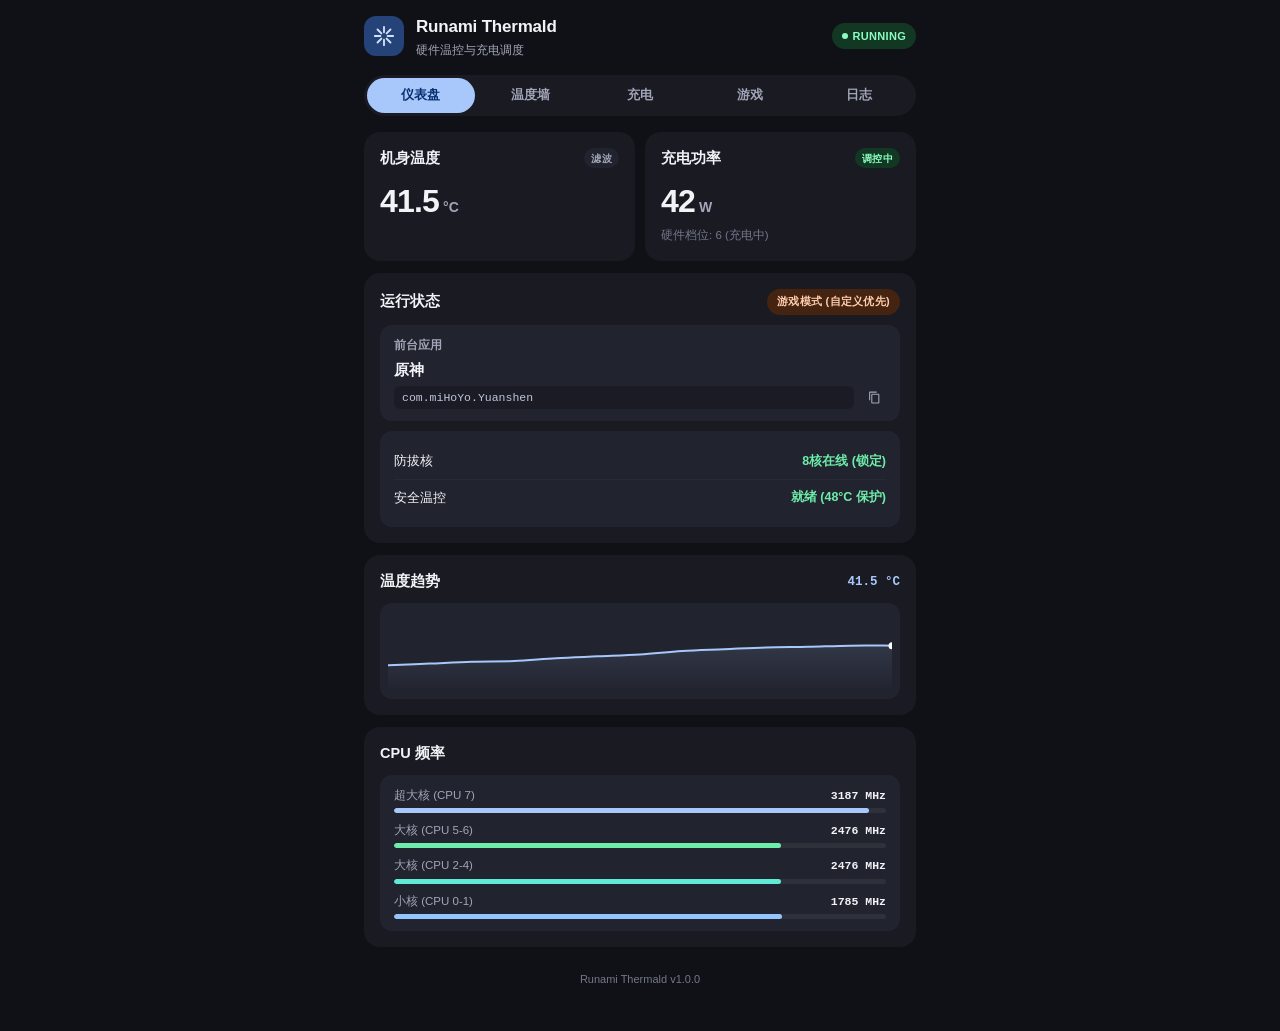
==== commit 84ff9883: "feat(ui): redesign WebUI with custom games search, fix top app IME lock & xm_power node detection - " ====
--- a/webui/index.html
+++ b/webui/index.html
@@ -7,21 +7,21 @@
   <!-- 引入 KernelSU 原生动态莫奈取色与安全区域内边距 -->
   <link rel="stylesheet" href="/internal/colors.css">
   <link rel="stylesheet" href="/internal/insets.css">
-  <link rel="stylesheet" href="style.css">
+  <link rel="stylesheet" href="style.css?v=3">
 </head>
 <body>
   <div class="m3e-shell">
     <!-- 顶栏与品牌区域 -->
     <header class="m3e-header">
       <div class="m3e-brand">
-        <div class="m3e-badge active" id="hero-badge">
-          <svg class="m3e-icon" viewBox="0 0 24 24" fill="currentColor">
-            <path d="M12 2C6.48 2 2 6.48 2 12s4.48 10 10 10 10-4.48 10-10S17.52 2 12 2zm1 15h-2v-2h2v2zm0-4h-2V7h2v6z"/>
+        <div class="m3e-badge" id="hero-badge">
+          <svg class="m3e-icon" viewBox="0 0 24 24" fill="none" stroke="currentColor" stroke-width="2" stroke-linecap="round" stroke-linejoin="round">
+            <path d="M12 2v6m0 8v6M4.93 4.93l4.24 4.24m5.66 5.66l4.24 4.24M2 12h6m8 0h6M4.93 19.07l4.24-4.24m5.66-5.66l4.24-4.24"/>
           </svg>
         </div>
         <div class="m3e-titles">
           <div class="m3e-app-title">Runami Thermald</div>
-          <div class="m3e-app-subtitle">高级温控与充电调控 · 迷人の爱音</div>
+          <div class="m3e-app-subtitle">硬件温控与充电调度</div>
         </div>
       </div>
       <div class="m3e-chip ok" id="daemon-chip">
@@ -30,155 +30,209 @@
       </div>
     </header>
 
-    <!-- M3 Expressive 互联导航药丸组 -->
-    <nav class="m3e-connected-group nav-group">
-      <button class="m3e-connected-btn active" data-tab="dashboard">仪表盘</button>
-      <button class="m3e-connected-btn" data-tab="profiles">温度墙</button>
-      <button class="m3e-connected-btn" data-tab="charging">充电调度</button>
-      <button class="m3e-connected-btn" data-tab="scene">Scene联动</button>
-      <button class="m3e-connected-btn" data-tab="logs">日志诊断</button>
+    <!-- 自适应零溢出导航栏 (带平滑滑动指示器) -->
+    <nav class="m3e-connected-group nav-group" id="main-nav" role="tablist">
+      <div class="m3e-nav-indicator" id="nav-indicator"></div>
+      <button class="m3e-connected-btn active" data-tab="dashboard" role="tab" aria-selected="true">
+        <span class="m3e-btn-text">仪表盘</span>
+      </button>
+      <button class="m3e-connected-btn" data-tab="profiles" role="tab" aria-selected="false">
+        <span class="m3e-btn-text">温度墙</span>
+      </button>
+      <button class="m3e-connected-btn" data-tab="charging" role="tab" aria-selected="false">
+        <span class="m3e-btn-text">充电</span>
+      </button>
+      <button class="m3e-connected-btn" data-tab="games" role="tab" aria-selected="false">
+        <span class="m3e-btn-text">游戏</span>
+      </button>
+      <button class="m3e-connected-btn" data-tab="logs" role="tab" aria-selected="false">
+        <span class="m3e-btn-text">日志</span>
+      </button>
     </nav>
 
     <!-- 选项卡 1: 仪表盘 -->
-    <section class="m3e-tab-content active" id="tab-dashboard">
-      <!-- 状态概览多重卡片 -->
+    <section class="m3e-tab-content active" id="tab-dashboard" role="tabpanel">
+      <!-- 核心指标双卡片 (移除边缘阴影/描边与冗余描述) -->
       <div class="m3e-grid">
-        <div class="m3e-card">
-          <div class="m3e-card-header">
-            <div class="m3e-badge small warm">🌡️</div>
-            <div class="m3e-card-title">机身板温</div>
-            <div class="m3e-chip idle" id="board-temp-chip">EMA 滤波</div>
+        <div class="m3e-card metric-card">
+          <div class="m3e-card-header-compact">
+            <span class="m3e-card-title">机身温度</span>
+            <div class="m3e-chip mini idle" id="board-temp-chip">滤波</div>
           </div>
           <div class="m3e-metric">
             <span class="m3e-metric-val" id="val-board-temp">--</span>
             <span class="m3e-metric-unit">°C</span>
           </div>
-          <div class="m3e-card-sub" id="board-temp-sub">NTC 加权合成握持温度</div>
-        </div>
-
-        <div class="m3e-card">
-          <div class="m3e-card-header">
-            <div class="m3e-badge small blue">⚡</div>
-            <div class="m3e-card-title">充电功率</div>
-            <div class="m3e-chip ok" id="charge-state-chip">闭环稳充</div>
+        </div>
+
+        <div class="m3e-card metric-card">
+          <div class="m3e-card-header-compact">
+            <span class="m3e-card-title">充电功率</span>
+            <div class="m3e-chip mini ok" id="charge-state-chip">调控中</div>
           </div>
           <div class="m3e-metric">
             <span class="m3e-metric-val" id="val-charge-watts">--</span>
             <span class="m3e-metric-unit">W</span>
           </div>
-          <div class="m3e-card-sub" id="charge-gear-sub">xm_power 硬件档位: 12</div>
-        </div>
-      </div>
-
-      <!-- 实时状态与 Top-App 宽卡片 -->
-      <div class="m3e-card">
-        <div class="m3e-card-header">
-          <div class="m3e-badge small purple">🎮</div>
-          <div class="m3e-card-title">当前运行状态</div>
+          <div class="m3e-card-sub" id="charge-gear-sub">硬件档位: 12</div>
+        </div>
+      </div>
+
+      <!-- 运行状态卡片 (精简文案，清晰展示前台应用) -->
+      <div class="m3e-card">
+        <div class="m3e-card-header">
+          <span class="m3e-card-title">运行状态</span>
           <div class="m3e-chip warn" id="profile-chip">电竞模式</div>
         </div>
-        <div class="m3e-block">
+
+        <div class="m3e-focus-box">
+          <div class="m3e-focus-header">
+            <span class="m3e-focus-label">前台应用</span>
+          </div>
+          <div class="m3e-focus-content">
+            <div class="m3e-app-friendly" id="val-top-app-friendly">系统桌面</div>
+            <div class="m3e-pkg-row">
+              <code class="m3e-pkg-code mono" id="val-top-app">检测中...</code>
+              <button class="m3e-btn-icon-subtle" id="btn-copy-pkg" title="复制包名">
+                <svg viewBox="0 0 24 24" width="13" height="13" fill="currentColor"><path d="M16 1H4c-1.1 0-2 .9-2 2v14h2V3h12V1zm3 4H8c-1.1 0-2 .9-2 2v14c0 1.1.9 2 2 2h11c1.1 0 2-.9 2-2V7c0-1.1-.9-2-2-2zm0 16H8V7h11v14z"/></svg>
+              </button>
+            </div>
+          </div>
+        </div>
+
+        <div class="m3e-block" style="margin-top: 10px;">
           <div class="m3e-row">
-            <span class="m3e-row-label">前台活动应用</span>
-            <span class="m3e-row-value mono" id="val-top-app">检测中...</span>
+            <span class="m3e-row-label">防拔核</span>
+            <span class="m3e-row-value ok-text" id="val-cores-status">8核在线 (锁定)</span>
           </div>
           <div class="m3e-row">
-            <span class="m3e-row-label">防拔核状态 (Anti-CCC)</span>
-            <span class="m3e-row-value ok-text" id="val-cores-status">8 核全部在线 (锁死)</span>
-          </div>
-          <div class="m3e-row">
-            <span class="m3e-row-label">硬件安全护盾 (Safety Guard)</span>
-            <span class="m3e-row-value ok-text" id="val-guard-status">就绪 (48°C 电池熔断线)</span>
-          </div>
-        </div>
-      </div>
-
-      <!-- 实时温度与功率动态趋势 -->
-      <div class="m3e-card">
-        <div class="m3e-card-header">
-          <div class="m3e-card-title">实时温度与能耗曲线</div>
-          <div class="m3e-chip idle">动态采样</div>
+            <span class="m3e-row-label">安全温控</span>
+            <span class="m3e-row-value ok-text" id="val-guard-status">就绪 (48°C 保护)</span>
+          </div>
+        </div>
+      </div>
+
+      <!-- 温度趋势 (扁平化纯净折线图) -->
+      <div class="m3e-card">
+        <div class="m3e-card-header">
+          <span class="m3e-card-title">温度趋势</span>
+          <span class="m3e-legend-val mono" id="chart-latest-val">-- °C</span>
         </div>
         <div class="m3e-chart-container">
-          <svg class="m3e-chart" id="trend-chart" viewBox="0 0 300 80" preserveAspectRatio="none">
-            <path class="m3e-chart-area" id="chart-area" d="M0,80 L0,50 L300,50 L300,80 Z"/>
-            <path class="m3e-chart-line" id="chart-line" d="M0,50 L300,50"/>
-          </svg>
-        </div>
-      </div>
-
-      <!-- CPU 各簇频点监控 -->
-      <div class="m3e-card">
-        <div class="m3e-card-header">
-          <div class="m3e-card-title">SoC 频点负载状态</div>
+          <canvas class="m3e-canvas-chart" id="trend-canvas"></canvas>
+        </div>
+      </div>
+
+      <!-- CPU 各簇频点 -->
+      <div class="m3e-card">
+        <div class="m3e-card-header">
+          <span class="m3e-card-title">CPU 频率</span>
         </div>
         <div class="m3e-block">
           <div class="m3e-bar-row">
             <div class="m3e-bar-info">
-              <span>超大核 Cortex-X4 (cpu7)</span>
-              <span class="mono" id="freq-cpu7">-- MHz</span>
-            </div>
-            <div class="m3e-progress"><div class="m3e-progress-bar" id="bar-cpu7" style="width: 50%"></div></div>
+              <span class="m3e-bar-name">超大核 (CPU 7)</span>
+              <span class="m3e-bar-val mono" id="freq-cpu7">-- MHz</span>
+            </div>
+            <div class="m3e-progress"><div class="m3e-progress-bar bar-x4" id="bar-cpu7" style="width: 50%"></div></div>
           </div>
           <div class="m3e-bar-row">
             <div class="m3e-bar-info">
-              <span>大核簇 A720 (cpu5-6)</span>
-              <span class="mono" id="freq-cpu5">-- MHz</span>
-            </div>
-            <div class="m3e-progress"><div class="m3e-progress-bar" id="bar-cpu5" style="width: 45%"></div></div>
+              <span class="m3e-bar-name">大核 (CPU 5-6)</span>
+              <span class="m3e-bar-val mono" id="freq-cpu5">-- MHz</span>
+            </div>
+            <div class="m3e-progress"><div class="m3e-progress-bar bar-a720" id="bar-cpu5" style="width: 45%"></div></div>
           </div>
           <div class="m3e-bar-row">
             <div class="m3e-bar-info">
-              <span>大核簇 A720 (cpu2-4)</span>
-              <span class="mono" id="freq-cpu2">-- MHz</span>
-            </div>
-            <div class="m3e-progress"><div class="m3e-progress-bar" id="bar-cpu2" style="width: 40%"></div></div>
+              <span class="m3e-bar-name">大核 (CPU 2-4)</span>
+              <span class="m3e-bar-val mono" id="freq-cpu2">-- MHz</span>
+            </div>
+            <div class="m3e-progress"><div class="m3e-progress-bar bar-a720-low" id="bar-cpu2" style="width: 40%"></div></div>
           </div>
           <div class="m3e-bar-row">
             <div class="m3e-bar-info">
-              <span>能效核 A520 (cpu0-1)</span>
-              <span class="mono" id="freq-cpu0">-- MHz</span>
-            </div>
-            <div class="m3e-progress"><div class="m3e-progress-bar" id="bar-cpu0" style="width: 35%"></div></div>
+              <span class="m3e-bar-name">小核 (CPU 0-1)</span>
+              <span class="m3e-bar-val mono" id="freq-cpu0">-- MHz</span>
+            </div>
+            <div class="m3e-progress"><div class="m3e-progress-bar bar-a520" id="bar-cpu0" style="width: 35%"></div></div>
           </div>
         </div>
       </div>
     </section>
 
     <!-- 选项卡 2: 分态温度墙 -->
-    <section class="m3e-tab-content" id="tab-profiles">
-      <div class="m3e-card">
-        <div class="m3e-card-header">
-          <div class="m3e-badge small purple">🛡️</div>
-          <div class="m3e-card-title">独立温度墙方案</div>
-        </div>
-        <p class="m3e-card-desc">为不同屏幕与充电状态定制独立的起降温控阈值，彻底解决传统温控一刀切导致的日常卡顿与发热困境。</p>
+    <section class="m3e-tab-content" id="tab-profiles" role="tabpanel">
+      <div class="m3e-card">
+        <div class="m3e-card-header">
+          <span class="m3e-card-title">温度墙方案</span>
+        </div>
+        <p class="m3e-card-desc">根据屏幕状态与负载场景切换起控温与回差。</p>
         
-        <div class="m3e-connected-group profile-select-group">
-          <button class="m3e-connected-btn active" data-profile="screen_on_game">游戏独立</button>
-          <button class="m3e-connected-btn" data-profile="screen_on_daily">亮屏日常</button>
-          <button class="m3e-connected-btn" data-profile="screen_on_charge">亮屏充电</button>
-          <button class="m3e-connected-btn" data-profile="screen_off_charge">熄屏快充</button>
-          <button class="m3e-connected-btn" data-profile="screen_off_idle">熄屏休眠</button>
-        </div>
-
-        <div class="m3e-block" style="margin-top: 16px;">
-          <div class="m3e-slider-header">
-            <span class="m3e-row-label">起控温度墙阈值 (Trip Temp)</span>
-            <span class="m3e-row-value highlight mono" id="profile-trip-display">52 °C</span>
-          </div>
-          <input type="range" class="m3e-slider" id="profile-trip-slider" min="38" max="55" step="1" value="52">
-
-          <div class="m3e-slider-header" style="margin-top: 16px;">
-            <span class="m3e-row-label">解除回差死区 (Clear Hysteresis)</span>
-            <span class="m3e-row-value mono" id="profile-hysteresis-display">3 °C</span>
-          </div>
-          <input type="range" class="m3e-slider" id="profile-hysteresis-slider" min="1" max="5" step="1" value="3">
-
+        <div class="m3e-profile-grid profile-select-group">
+          <button class="m3e-profile-pill active" data-profile="screen_on_game">
+            <span class="m3e-pill-title">游戏模式</span>
+            <span class="m3e-pill-temp">52°C</span>
+          </button>
+          <button class="m3e-profile-pill" data-profile="screen_on_daily">
+            <span class="m3e-pill-title">日常亮屏</span>
+            <span class="m3e-pill-temp">46°C</span>
+          </button>
+          <button class="m3e-profile-pill" data-profile="screen_on_charge">
+            <span class="m3e-pill-title">亮屏充电</span>
+            <span class="m3e-pill-temp">44°C</span>
+          </button>
+          <button class="m3e-profile-pill" data-profile="screen_off_charge">
+            <span class="m3e-pill-title">熄屏快充</span>
+            <span class="m3e-pill-temp">45°C</span>
+          </button>
+          <button class="m3e-profile-pill" data-profile="screen_off_idle">
+            <span class="m3e-pill-title">熄屏休眠</span>
+            <span class="m3e-pill-temp">42°C</span>
+          </button>
+        </div>
+
+        <div class="m3e-block" style="margin-top: 14px;">
+          <!-- 起控温度 -->
+          <div class="m3e-slider-wrap">
+            <div class="m3e-slider-header">
+              <span class="m3e-row-label">起控温度</span>
+              <span class="m3e-slider-badge highlight mono" id="profile-trip-display">52 °C</span>
+            </div>
+            <div class="m3e-range-track-container">
+              <input type="range" class="m3e-slider" id="profile-trip-slider" min="38" max="55" step="1" value="52">
+              <div class="m3e-slider-bubble" id="profile-trip-bubble">52°C</div>
+            </div>
+            <div class="m3e-slider-scale">
+              <span>38°C</span>
+              <span>45°C</span>
+              <span>52°C</span>
+              <span>55°C</span>
+            </div>
+          </div>
+
+          <!-- 回差温度 -->
+          <div class="m3e-slider-wrap" style="margin-top: 16px;">
+            <div class="m3e-slider-header">
+              <span class="m3e-row-label">回差温度</span>
+              <span class="m3e-slider-badge mono" id="profile-hysteresis-display">3 °C</span>
+            </div>
+            <div class="m3e-range-track-container">
+              <input type="range" class="m3e-slider" id="profile-hysteresis-slider" min="1" max="5" step="1" value="3">
+              <div class="m3e-slider-bubble" id="profile-hysteresis-bubble">3°C</div>
+            </div>
+            <div class="m3e-slider-scale">
+              <span>1°C (灵敏)</span>
+              <span>3°C (均衡)</span>
+              <span>5°C (迟滞)</span>
+            </div>
+          </div>
+
+          <!-- 锁定 CPU 核心 -->
           <div class="m3e-switch-row" style="margin-top: 18px;">
             <div class="m3e-switch-info">
-              <div class="m3e-switch-title">锁定 8 核全在线 (防拔核)</div>
-              <div class="m3e-switch-desc">彻底粉碎 50°C 离线超大核与大核的 MONITOR-CCC 拔核机制</div>
+              <div class="m3e-switch-title">锁定 CPU 核心在线</div>
+              <div class="m3e-switch-desc">防止系统在高温时拔核 (MONITOR-CCC)</div>
             </div>
             <div class="m3e-switch-wrapper">
               <label class="m3e-switch">
@@ -188,27 +242,26 @@
             </div>
           </div>
 
-          <button class="m3e-action-btn primary" id="btn-save-profile" style="margin-top: 22px;">
-            保存并热重载当前方案
+          <button class="m3e-action-btn primary" id="btn-save-profile" style="margin-top: 20px;">
+            保存并应用
           </button>
         </div>
       </div>
     </section>
 
     <!-- 选项卡 3: 充电调度 -->
-    <section class="m3e-tab-content" id="tab-charging">
-      <div class="m3e-card">
-        <div class="m3e-card-header">
-          <div class="m3e-badge small blue">⚡</div>
-          <div class="m3e-card-title">xm_power 充电闭环稳充</div>
-        </div>
-        <p class="m3e-card-desc">接管底层硬件充电档位，解除官方亮屏断崖式降流，通过动态功率闭环将充电速度平稳在指定瓦特区间。</p>
+    <section class="m3e-tab-content" id="tab-charging" role="tabpanel">
+      <div class="m3e-card">
+        <div class="m3e-card-header">
+          <span class="m3e-card-title">充电调度</span>
+        </div>
+        <p class="m3e-card-desc">接管 xm_power 硬件档位，平稳控制充电功率。</p>
 
         <div class="m3e-block">
           <div class="m3e-switch-row">
             <div class="m3e-switch-info">
-              <div class="m3e-switch-title">启用功率闭环调控</div>
-              <div class="m3e-switch-desc">写入 wired_thermal_remove 并微调 wired_ctrl_limit 硬件档位</div>
+              <div class="m3e-switch-title">启用功率闭环</div>
+              <div class="m3e-switch-desc">写入 wired_thermal_remove 并微调 wired_ctrl_limit</div>
             </div>
             <div class="m3e-switch-wrapper">
               <label class="m3e-switch">
@@ -218,75 +271,104 @@
             </div>
           </div>
 
-          <div class="m3e-section-title" style="margin: 18px 0 10px; font-weight: 600; color: var(--m3e-text-muted);">目标充入功率档位</div>
-          <div class="m3e-connected-group wattage-group">
-            <button class="m3e-connected-btn" data-watts="18">18W 冰凉</button>
-            <button class="m3e-connected-btn" data-watts="27">27W 均衡</button>
-            <button class="m3e-connected-btn" data-watts="33">33W 稳充</button>
-            <button class="m3e-connected-btn active" data-watts="45">45W 极速</button>
-            <button class="m3e-connected-btn" data-watts="67">67W 澎湃</button>
-            <button class="m3e-connected-btn" data-watts="90">90W 全速</button>
+          <div class="m3e-section-title">目标充入功率</div>
+          <div class="m3e-watt-grid wattage-group">
+            <button class="m3e-watt-card" data-watts="18"><span class="m3e-watt-num">18W</span></button>
+            <button class="m3e-watt-card" data-watts="27"><span class="m3e-watt-num">27W</span></button>
+            <button class="m3e-watt-card" data-watts="33"><span class="m3e-watt-num">33W</span></button>
+            <button class="m3e-watt-card active" data-watts="45"><span class="m3e-watt-num">45W</span></button>
+            <button class="m3e-watt-card" data-watts="67"><span class="m3e-watt-num">67W</span></button>
+            <button class="m3e-watt-card" data-watts="90"><span class="m3e-watt-num">90W</span></button>
           </div>
 
           <div class="m3e-row" style="margin-top: 14px;">
-            <span class="m3e-row-label">电池高温退让警戒线</span>
-            <span class="m3e-row-value mono">46 °C (自动降档防鼓包)</span>
-          </div>
-        </div>
-      </div>
-    </section>
-
-    <!-- 选项卡 4: Scene 游戏联动 -->
-    <section class="m3e-tab-content" id="tab-scene">
-      <div class="m3e-card">
-        <div class="m3e-card-header">
-          <div class="m3e-badge small warm">🎮</div>
-          <div class="m3e-card-title">Scene 游戏库自动感知</div>
-        </div>
-        <p class="m3e-card-desc">自动读取 Scene（com.omarea.vtools）的游戏标记，启动游戏瞬间（0.3s内）切入独立电竞温度墙，退出后 5 秒防抖回退。</p>
+            <span class="m3e-row-label">电池高温退让</span>
+            <span class="m3e-row-value warn-text mono">46°C (自动降档)</span>
+          </div>
+        </div>
+      </div>
+    </section>
+
+    <!-- 选项卡 4: 游戏调度 (自定义游戏优先 + Scene 次级备选) -->
+    <section class="m3e-tab-content" id="tab-games" role="tabpanel">
+      <!-- 1. 自定义游戏管理 (最高优先级) -->
+      <div class="m3e-card">
+        <div class="m3e-card-header">
+          <span class="m3e-card-title">自定义游戏</span>
+          <span class="m3e-badge-tag high">高优先级</span>
+        </div>
+        <p class="m3e-card-desc">命中自定义列表时优先切入游戏温度墙，优先级高于 Scene 游戏库。</p>
+
+        <!-- 快捷搜索与添加栏 (仅搜索用户空间应用) -->
+        <div class="m3e-search-container">
+          <div class="m3e-search-row">
+            <svg class="m3e-search-icon" viewBox="0 0 24 24" width="16" height="16" fill="currentColor"><path d="M15.5 14h-.79l-.28-.27A6.471 6.471 0 0 0 16 9.5 6.5 6.5 0 1 0 9.5 16c1.61 0 3.09-.59 4.23-1.57l.27.28v.79l5 4.99L20.49 19l-4.99-5zm-6 0C7.01 14 5 11.99 5 9.5S7.01 5 9.5 5 14 7.01 14 9.5 11.99 14 9.5 14z"/></svg>
+            <input type="text" id="game-search-input" class="m3e-search-input" placeholder="按包名或应用名称搜索用户空间应用..." autocomplete="off">
+            <button class="m3e-btn-add" id="btn-add-game">添加</button>
+          </div>
+          <!-- 实时联想匹配候选列表 -->
+          <div class="m3e-search-dropdown" id="game-search-dropdown"></div>
+        </div>
+
+        <div class="m3e-section-title" style="margin-top: 16px;">
+          <span>已配置游戏</span>
+          <span class="mono" id="custom-game-count" style="font-weight: 700; color: var(--m3e-primary);">0 款</span>
+        </div>
+        <!-- 自定义游戏条目列表 -->
+        <div class="m3e-game-list" id="custom-games-list">
+          <div class="m3e-empty-hint">暂无自定义游戏，可在上方搜索添加</div>
+        </div>
+      </div>
+
+      <!-- 2. Scene 游戏库联动 (次级备选) -->
+      <div class="m3e-card">
+        <div class="m3e-card-header">
+          <span class="m3e-card-title">Scene 游戏库</span>
+          <span class="m3e-badge-tag">次级匹配</span>
+        </div>
+        <p class="m3e-card-desc">自动同步 Scene (games.xml) 标记的游戏列表。</p>
 
         <div class="m3e-block">
           <div class="m3e-row">
-            <span class="m3e-row-label">Scene 配置路径</span>
-            <span class="m3e-row-value mono">shared_prefs/games.xml</span>
-          </div>
-          <div class="m3e-row">
-            <span class="m3e-row-label">当前识别游戏总数</span>
+            <span class="m3e-row-label">Scene 游戏总数</span>
             <span class="m3e-row-value highlight mono" id="scene-game-count">-- 款</span>
           </div>
         </div>
 
-        <div class="m3e-section-title" style="margin: 18px 0 10px; font-weight: 600; color: var(--m3e-text-muted);">已激活的游戏列表</div>
-        <div class="m3e-chips-cloud" id="scene-games-list">
+        <div class="m3e-chips-cloud" id="scene-games-list" style="margin-top: 10px;">
           <span class="m3e-chip idle">正在读取 Scene 游戏库...</span>
         </div>
       </div>
     </section>
 
-    <!-- 选项卡 5: 日志诊断 -->
-    <section class="m3e-tab-content" id="tab-logs">
-      <div class="m3e-card">
-        <div class="m3e-card-header">
-          <div class="m3e-card-title">守护日志与节点诊断</div>
-          <button class="m3e-btn-icon" id="btn-refresh-log">🔄</button>
+    <!-- 选项卡 5: 运行日志 -->
+    <section class="m3e-tab-content" id="tab-logs" role="tabpanel">
+      <div class="m3e-card">
+        <div class="m3e-card-header">
+          <span class="m3e-card-title">运行日志</span>
+          <button class="m3e-btn-icon" id="btn-refresh-log" title="刷新运行日志">
+            <svg viewBox="0 0 24 24" width="16" height="16" fill="currentColor"><path d="M17.65 6.35C16.2 4.9 14.21 4 12 4c-4.42 0-7.99 3.58-7.99 8s3.57 8 7.99 8c3.73 0 6.84-2.55 7.73-6h-2.08c-.82 2.33-3.04 4-5.65 4-3.31 0-6-2.69-6-6s2.69-6 6-6c1.66 0 3.14.69 4.22 1.78L13 11h7V4l-2.35 2.35z"/></svg>
+          </button>
         </div>
         <div class="m3e-terminal" id="log-terminal">正在读取运行日志...</div>
-        <div class="m3e-row" style="margin-top: 14px; gap: 10px;">
-          <button class="m3e-action-btn secondary" id="btn-diagnose">一键节点自检</button>
-          <button class="m3e-action-btn danger" id="btn-restore-stock">紧急恢复官方温控</button>
+        <div class="m3e-grid" style="margin-top: 12px; gap: 8px;">
+          <button class="m3e-action-btn secondary" id="btn-diagnose">节点诊断</button>
+          <button class="m3e-action-btn danger" id="btn-restore-stock">恢复官方温控</button>
         </div>
       </div>
     </section>
 
     <!-- 浮动 Toast 弹窗 (Snackbar) -->
-    <div class="m3e-snackbar" id="m3e-snackbar">已保存并生效</div>
-
-    <!-- 底部状态与版权 -->
+    <div class="m3e-snackbar" id="m3e-snackbar">
+      <span class="m3e-snackbar-text">已保存并生效</span>
+    </div>
+
+    <!-- 底部状态 -->
     <footer class="m3e-footer">
-      <span>Runami Thermald v1.0.0 · 由 迷人の爱音 倾心打造</span>
+      <span>Runami Thermald v1.0.0</span>
     </footer>
   </div>
 
-  <script src="app.js"></script>
+  <script src="app.js?v=5"></script>
 </body>
 </html>
--- a/webui/style.css
+++ b/webui/style.css
@@ -1,9 +1,8 @@
-/* Runami Thermald - Material 3 Expressive (M3E) 专属样式表 */
-/* 灵感参考: Google Material 3 Expressive 规范 & FlClash 架构 */
+/* Runami Thermald - Material 3 Expressive (M3E) 纯净实机调优样式表 */
+/* 设计准则: 零描边、零投射阴影、纯净色阶区分、减少AI概念感、遵循Android原生系统质感 */
 
 :root {
-  --m3e-spring: cubic-bezier(0.34, 1.56, 0.64, 1);
-  --m3e-standard-curve: cubic-bezier(0.2, 0.0, 0, 1.0);
+  --m3e-spring: cubic-bezier(0.2, 0.0, 0, 1.0);
   
   /* 优先对接 KernelSU 动态莫奈取色 (/internal/colors.css)，无动态取色时优雅回退 */
   --m3e-primary: var(--primary, #a8c7fa);
@@ -14,30 +13,30 @@
   --m3e-secondary: var(--secondary, #bec6dc);
   --m3e-secondary-container: var(--secondaryContainer, #3b4858);
   
-  --m3e-bg: var(--background, #0e0e11);
-  --m3e-surface: var(--surface, #141318);
-  --m3e-surface-card: var(--surfaceContainer, #1d1b22);
-  --m3e-surface-block: var(--surfaceContainerHigh, #26242c);
-  --m3e-surface-border: var(--outlineVariant, rgba(255, 255, 255, 0.08));
+  /* 纯净自然深色系 (依靠表面色阶区隔，完全摒弃边缘高亮描边与悬浮阴影) */
+  --m3e-bg: var(--background, #101116);
+  --m3e-surface: var(--surface, #14151c);
+  --m3e-surface-card: var(--surfaceContainer, #191a22);
+  --m3e-surface-block: var(--surfaceContainerHigh, #21232e);
   
-  --m3e-text-main: var(--onSurface, #e6e1e5);
-  --m3e-text-muted: var(--onSurfaceVariant, #938f94);
-  --m3e-text-sub: var(--outline, #787579);
+  --m3e-text-main: var(--onSurface, #f2f3f7);
+  --m3e-text-muted: var(--onSurfaceVariant, #a2a6b8);
+  --m3e-text-sub: var(--outline, #73778a);
   
-  --m3e-ok: var(--tertiary, #79f8b4);
-  --m3e-ok-container: var(--tertiaryContainer, #173826);
-  --m3e-on-ok-container: var(--onTertiaryContainer, #8cfdc0);
+  --m3e-ok: var(--tertiary, #6eedaa);
+  --m3e-ok-container: var(--tertiaryContainer, #123824);
+  --m3e-on-ok-container: var(--onTertiaryContainer, #8bfcc0);
   
-  --m3e-warn: var(--error, #ffb68c);
-  --m3e-warn-container: var(--errorContainer, #472613);
-  --m3e-on-warn-container: var(--onErrorContainer, #ffcca8);
+  --m3e-warn: var(--error, #ffb37c);
+  --m3e-warn-container: var(--errorContainer, #442410);
+  --m3e-on-warn-container: var(--onErrorContainer, #ffcdad);
   
   --m3e-danger: var(--error, #ffb4ab);
-  --m3e-danger-container: var(--errorContainer, #531c19);
+  --m3e-danger-container: var(--errorContainer, #4f1816);
   --m3e-on-danger-container: var(--onErrorContainer, #ffdad6);
   
-  --radius-card: 24px;
-  --radius-block: 16px;
+  --radius-card: 16px;
+  --radius-block: 12px;
   --radius-pill: 9999px;
 }
 
@@ -49,90 +48,66 @@
   user-select: none;
 }
 
-body {
+html, body {
+  width: 100%;
+  max-width: 100vw;
+  overflow-x: hidden;
+  touch-action: pan-y;
   background-color: var(--m3e-bg);
   color: var(--m3e-text-main);
   font-family: -apple-system, BlinkMacSystemFont, "Segoe UI", Roboto, "PingFang SC", "Noto Sans CJK SC", sans-serif;
   line-height: 1.5;
   font-size: 14px;
-  overflow-x: hidden;
-  transition: background-color 0.3s ease, color 0.3s ease;
-  padding-top: var(--inset-top, 0px);
-  padding-bottom: var(--inset-bottom, 0px);
+  transition: background-color 0.25s ease, color 0.25s ease;
+  padding-top: var(--inset-top, env(safe-area-inset-top, 0px));
+  padding-bottom: var(--inset-bottom, env(safe-area-inset-bottom, 0px));
 }
 
 .mono {
-  font-family: "JetBrains Mono", Consolas, monospace;
+  font-family: "JetBrains Mono", Consolas, Menlo, monospace;
   font-variant-numeric: tabular-nums;
 }
 
+/* 主容器 */
 .m3e-shell {
-  max-width: 680px;
+  width: 100%;
+  max-width: 580px;
   margin: 0 auto;
-  padding: 16px 16px 40px;
-}
-
-/* 顶栏 */
+  padding: 14px 14px 44px;
+}
+
+/* 顶栏 (去描边、去浮动动画、极简原生质感) */
 .m3e-header {
   display: flex;
   align-items: center;
   justify-content: space-between;
-  margin-bottom: 20px;
+  margin-bottom: 16px;
   gap: 12px;
 }
 
 .m3e-brand {
   display: flex;
   align-items: center;
-  gap: 14px;
+  gap: 12px;
   min-width: 0;
   flex: 1;
 }
 
-/* M3E 状态形变徽章 (FlClash Cookie-6 / Cookie-9 动效形变) */
 .m3e-badge {
-  width: 48px;
-  height: 48px;
+  width: 40px;
+  height: 40px;
   flex-shrink: 0;
-  border-radius: 50%;
-  background: var(--m3e-surface-card);
-  color: var(--m3e-text-muted);
+  border-radius: 12px;
+  background: var(--m3e-primary-container);
+  color: var(--m3e-on-primary-container);
   display: flex;
   align-items: center;
   justify-content: center;
-  transition: all 0.45s var(--m3e-spring);
-  border: 1px solid var(--m3e-surface-border);
-}
-
-.m3e-badge.active {
-  background: var(--m3e-primary);
-  color: var(--m3e-on-primary);
-  clip-path: polygon(50% 0%, 85% 15%, 100% 50%, 85% 85%, 50% 100%, 15% 85%, 0% 50%, 15% 15%);
-  border-radius: 0;
-  transform: rotate(15deg) scale(1.05);
-  box-shadow: 0 6px 20px rgba(168, 199, 250, 0.35);
-  animation: m3eCookieFloat 3.6s ease-in-out infinite alternate;
-}
-
-@keyframes m3eCookieFloat {
-  0% { transform: rotate(10deg) scale(1.02); }
-  100% { transform: rotate(18deg) scale(1.06); }
-}
-
-.m3e-badge.small {
-  width: 36px;
-  height: 36px;
-  font-size: 16px;
-  border-radius: 12px;
-  flex-shrink: 0;
-}
-.m3e-badge.small.warm { background: var(--m3e-warn-container); color: var(--m3e-warn); }
-.m3e-badge.small.blue { background: var(--m3e-primary-container); color: var(--m3e-primary); }
-.m3e-badge.small.purple { background: #3c2949; color: #deb8f5; }
+}
 
 .m3e-icon {
-  width: 24px;
-  height: 24px;
+  width: 22px;
+  height: 22px;
 }
 
 .m3e-titles {
@@ -141,9 +116,9 @@
 }
 
 .m3e-app-title {
-  font-size: 19px;
-  font-weight: 700;
-  letter-spacing: -0.3px;
+  font-size: 17px;
+  font-weight: 700;
+  letter-spacing: -0.2px;
   color: var(--m3e-text-main);
   white-space: nowrap;
   overflow: hidden;
@@ -156,22 +131,28 @@
   white-space: nowrap;
   overflow: hidden;
   text-overflow: ellipsis;
-}
-
-/* M3E 状态指示胶囊 (DashboardChip) */
+  margin-top: 1px;
+}
+
+/* 状态芯片 (去外描边与荧光外发光) */
 .m3e-chip {
   display: inline-flex;
   align-items: center;
-  gap: 6px;
-  height: 28px;
-  padding: 0 12px;
-  border-radius: var(--radius-pill);
-  font-size: 11.5px;
-  font-weight: 700;
-  letter-spacing: 0.5px;
+  gap: 5px;
+  height: 26px;
+  padding: 0 10px;
+  border-radius: var(--radius-pill);
+  font-size: 11px;
+  font-weight: 700;
+  letter-spacing: 0.3px;
   font-variant-numeric: tabular-nums;
   flex-shrink: 0;
-  transition: all 0.25s var(--m3e-spring);
+}
+
+.m3e-chip.mini {
+  height: 20px;
+  padding: 0 7px;
+  font-size: 10px;
 }
 
 .m3e-chip.ok { background: var(--m3e-ok-container); color: var(--m3e-on-ok-container); }
@@ -179,219 +160,294 @@
 .m3e-chip.idle { background: var(--m3e-surface-block); color: var(--m3e-text-muted); }
 
 .m3e-dot {
-  width: 7px;
-  height: 7px;
+  width: 6px;
+  height: 6px;
   border-radius: 50%;
   background-color: currentColor;
-  box-shadow: 0 0 8px currentColor;
-  animation: pulse-dot 1.8s infinite;
-}
-
-@keyframes pulse-dot {
-  0%, 100% { opacity: 1; transform: scale(1); }
-  50% { opacity: 0.35; transform: scale(0.85); }
-}
-
-/* M3 Expressive 互联药丸组 (Connected Pill Group) */
-.m3e-connected-group {
-  display: flex;
+}
+
+/* 标签 Badge */
+.m3e-badge-tag {
+  font-size: 10.5px;
+  font-weight: 600;
+  padding: 2px 7px;
+  border-radius: 6px;
+  background: var(--m3e-surface-block);
+  color: var(--m3e-text-muted);
+}
+.m3e-badge-tag.high {
+  background: var(--m3e-primary-container);
+  color: var(--m3e-on-primary-container);
+}
+
+/* 导航栏 (彻底移除边框描边与外阴影) */
+.m3e-connected-group.nav-group {
+  position: relative;
+  display: flex;
+  width: 100%;
   background: var(--m3e-surface-card);
   border-radius: var(--radius-pill);
-  padding: 4px;
-  gap: 4px;
-  margin-bottom: 18px;
-  border: 1px solid var(--m3e-surface-border);
-  overflow-x: auto;
-  -webkit-overflow-scrolling: touch;
-  scrollbar-width: none;
-}
-.m3e-connected-group::-webkit-scrollbar { display: none; }
+  padding: 3px;
+  gap: 2px;
+  margin-bottom: 16px;
+}
+
+.m3e-nav-indicator {
+  position: absolute;
+  top: 3px;
+  bottom: 3px;
+  left: 0;
+  width: 0;
+  border-radius: var(--radius-pill);
+  background: var(--m3e-primary);
+  transition: transform 0.28s var(--m3e-spring), width 0.28s var(--m3e-spring);
+  z-index: 1;
+  pointer-events: none;
+}
 
 .m3e-connected-btn {
-  flex: 1 0 auto;
-  min-width: fit-content;
+  position: relative;
+  z-index: 2;
+  flex: 1 1 0;
+  min-width: 0;
+  display: flex;
+  align-items: center;
+  justify-content: center;
+  padding: 9px 2px;
   border: none;
   background: transparent;
   color: var(--m3e-text-muted);
-  padding: 9px 15px;
-  font-size: 13px;
+  cursor: pointer;
+  border-radius: var(--radius-pill);
+  transition: color 0.2s ease;
+  font-size: 12.5px;
   font-weight: 600;
-  border-radius: 10px;
-  cursor: pointer;
-  white-space: nowrap;
-  text-align: center;
-  transition: all 0.26s var(--m3e-spring);
-}
-
-.m3e-connected-btn:active {
-  transform: scale(0.94);
+  white-space: nowrap;
+  outline: none;
 }
 
 .m3e-connected-btn.active {
-  background: var(--m3e-primary);
   color: var(--m3e-on-primary);
-  border-radius: var(--radius-pill);
-  box-shadow: 0 4px 14px rgba(168, 199, 250, 0.3);
-  transform: scale(1.02);
-}
-
-/* 卡片布局 (DashboardCard) */
+  font-weight: 700;
+}
+
+/* 卡片系统 (全平坦色阶，无任何描边与阴影) */
 .m3e-card {
   background: var(--m3e-surface-card);
   border-radius: var(--radius-card);
-  padding: 20px;
-  margin-bottom: 16px;
-  border: 1px solid var(--m3e-surface-border);
-  box-shadow: 0 4px 20px rgba(0, 0, 0, 0.25);
-  transition: transform 0.24s var(--m3e-spring), border-color 0.25s ease, box-shadow 0.25s ease;
-}
-
-.m3e-card:hover {
-  border-color: rgba(255, 255, 255, 0.14);
+  padding: 16px;
+  margin-bottom: 12px;
 }
 
 .m3e-grid {
   display: grid;
   grid-template-columns: repeat(2, 1fr);
-  gap: 12px;
+  gap: 10px;
 }
 
 .m3e-card-header {
   display: flex;
   align-items: center;
   justify-content: space-between;
+  margin-bottom: 10px;
+  gap: 8px;
+}
+
+.m3e-card-header-compact {
+  display: flex;
+  align-items: center;
+  justify-content: space-between;
+  margin-bottom: 8px;
+  gap: 6px;
+}
+
+.m3e-card-title {
+  font-size: 14.5px;
+  font-weight: 700;
+  color: var(--m3e-text-main);
+  white-space: nowrap;
+  overflow: hidden;
+  text-overflow: ellipsis;
+}
+
+.m3e-card-desc {
+  font-size: 12px;
+  color: var(--m3e-text-muted);
   margin-bottom: 12px;
+  line-height: 1.5;
+}
+
+/* 核心读数 */
+.m3e-metric {
+  display: flex;
+  align-items: baseline;
+  gap: 4px;
+  margin-bottom: 2px;
+}
+
+.m3e-metric-val {
+  font-size: 32px;
+  font-weight: 700;
+  font-variant-numeric: tabular-nums;
+  letter-spacing: -0.8px;
+  color: var(--m3e-text-main);
+}
+
+.m3e-metric-unit {
+  font-size: 14px;
+  color: var(--m3e-text-muted);
+  font-weight: 600;
+}
+
+.m3e-card-sub {
+  font-size: 11.5px;
+  color: var(--m3e-text-sub);
+  white-space: nowrap;
+  overflow: hidden;
+  text-overflow: ellipsis;
+}
+
+/* 前台应用聚焦卡 */
+.m3e-focus-box {
+  background: var(--m3e-surface-block);
+  border-radius: var(--radius-block);
+  padding: 12px 14px;
+  margin-bottom: 8px;
+}
+
+.m3e-focus-header {
+  display: flex;
+  align-items: center;
+  justify-content: space-between;
+  margin-bottom: 5px;
+}
+
+.m3e-focus-label {
+  font-size: 11.5px;
+  font-weight: 600;
+  color: var(--m3e-text-muted);
+}
+
+.m3e-app-friendly {
+  font-size: 15px;
+  font-weight: 700;
+  color: var(--m3e-text-main);
+  margin-bottom: 4px;
+  white-space: nowrap;
+  overflow: hidden;
+  text-overflow: ellipsis;
+}
+
+.m3e-pkg-row {
+  display: flex;
+  align-items: center;
   gap: 8px;
 }
 
-.m3e-card-title {
-  font-size: 15.5px;
-  font-weight: 600;
+.m3e-pkg-code {
   flex: 1;
-  color: var(--m3e-text-main);
+  font-size: 11.5px;
+  color: var(--m3e-secondary);
+  background: rgba(0, 0, 0, 0.22);
+  padding: 3px 8px;
+  border-radius: 6px;
   white-space: nowrap;
   overflow: hidden;
   text-overflow: ellipsis;
 }
 
-.m3e-card-desc {
-  font-size: 12.5px;
+.m3e-btn-icon-subtle {
+  flex-shrink: 0;
+  width: 24px;
+  height: 24px;
+  border-radius: 6px;
+  border: none;
+  background: transparent;
   color: var(--m3e-text-muted);
-  margin-bottom: 14px;
-  line-height: 1.6;
-}
-
-.m3e-metric {
-  display: flex;
-  align-items: baseline;
-  gap: 5px;
-  margin-bottom: 4px;
-}
-
-.m3e-metric-val {
-  font-size: 34px;
-  font-weight: 700;
-  font-variant-numeric: tabular-nums;
-  letter-spacing: -1px;
-  transition: color 0.3s ease, text-shadow 0.3s ease;
-}
-
-.m3e-metric-val.pulse {
+  display: flex;
+  align-items: center;
+  justify-content: center;
+  cursor: pointer;
+}
+.m3e-btn-icon-subtle:active {
+  background: var(--m3e-primary-container);
   color: var(--m3e-primary);
-  text-shadow: 0 0 14px var(--m3e-primary);
-}
-
-.m3e-metric-unit {
-  font-size: 15px;
-  color: var(--m3e-text-muted);
+}
+
+/* 卡片内部普通块 */
+.m3e-block {
+  background: var(--m3e-surface-block);
+  border-radius: var(--radius-block);
+  padding: 12px 14px;
+}
+
+.m3e-row {
+  display: flex;
+  align-items: center;
+  justify-content: space-between;
+  padding: 8px 0;
+  border-bottom: 1px solid rgba(255, 255, 255, 0.03);
+  gap: 10px;
+}
+.m3e-row:last-child { border-bottom: none; }
+
+.m3e-row-label {
+  color: var(--m3e-text-main);
+  font-size: 13px;
   font-weight: 500;
-}
-
-.m3e-card-sub {
-  font-size: 12px;
-  color: var(--m3e-text-sub);
-  white-space: nowrap;
-  overflow: hidden;
-  text-overflow: ellipsis;
-}
-
-/* 卡片内分色阶块 (DashboardBlock) */
-.m3e-block {
-  background: var(--m3e-surface-block);
-  border-radius: var(--radius-block);
-  padding: 14px 16px;
-}
-
-.m3e-row {
-  display: flex;
-  align-items: center;
-  justify-content: space-between;
-  padding: 9px 0;
-  border-bottom: 1px solid rgba(255, 255, 255, 0.04);
-  gap: 12px;
-}
-.m3e-row:last-child { border-bottom: none; }
-
-.m3e-row-label {
-  color: var(--m3e-text-muted);
-  font-size: 13px;
-  flex: 1;
 }
 
 .m3e-row-value {
   font-weight: 600;
-  font-size: 13px;
+  font-size: 12.5px;
   text-align: right;
   flex-shrink: 0;
 }
 .m3e-row-value.highlight { color: var(--m3e-primary); }
 .m3e-row-value.ok-text { color: var(--m3e-ok); }
-
-/* SVG 动态曲线图 */
+.m3e-row-value.warn-text { color: var(--m3e-warn); }
+
+/* 温度趋势图 (平坦极简，无荧光滤镜) */
 .m3e-chart-container {
   height: 96px;
   background: var(--m3e-surface-block);
   border-radius: var(--radius-block);
-  padding: 8px 10px;
-  display: flex;
-  align-items: center;
-}
-
-.m3e-chart {
+  padding: 6px 8px;
+  position: relative;
+  overflow: hidden;
+}
+
+.m3e-canvas-chart {
   width: 100%;
   height: 100%;
-}
-
-.m3e-chart-line {
-  fill: none;
-  stroke: var(--m3e-primary);
-  stroke-width: 2.5;
-  stroke-linecap: round;
-  transition: d 0.35s ease;
-  filter: drop-shadow(0 2px 6px rgba(168, 199, 250, 0.4));
-}
-
-.m3e-chart-area {
-  fill: var(--m3e-primary);
-  opacity: 0.18;
-  transition: d 0.35s ease;
-}
-
-/* 进度条与频率 */
+  display: block;
+}
+
+.m3e-legend-val {
+  font-size: 12.5px;
+  font-weight: 700;
+  color: var(--m3e-primary);
+}
+
+/* CPU 负载条 */
 .m3e-bar-row {
-  margin-bottom: 12px;
+  margin-bottom: 9px;
 }
 .m3e-bar-row:last-child { margin-bottom: 0; }
 
 .m3e-bar-info {
   display: flex;
   justify-content: space-between;
-  font-size: 12px;
-  margin-bottom: 5px;
-}
+  align-items: baseline;
+  font-size: 11.5px;
+  margin-bottom: 4px;
+}
+
+.m3e-bar-name { color: var(--m3e-text-muted); }
+.m3e-bar-val { color: var(--m3e-text-main); font-weight: 600; }
 
 .m3e-progress {
-  height: 7px;
+  height: 5px;
   background: rgba(255, 255, 255, 0.06);
   border-radius: var(--radius-pill);
   overflow: hidden;
@@ -399,148 +455,247 @@
 
 .m3e-progress-bar {
   height: 100%;
+  border-radius: var(--radius-pill);
+  transition: width 0.35s ease;
+}
+
+.m3e-progress-bar.bar-x4 { background: var(--m3e-primary); }
+.m3e-progress-bar.bar-a720 { background: var(--m3e-ok); }
+.m3e-progress-bar.bar-a720-low { background: #5eead4; }
+.m3e-progress-bar.bar-a520 { background: #93c5fd; }
+
+/* 方案网格选择器 (无描边、无阴影) */
+.m3e-profile-grid {
+  display: grid;
+  grid-template-columns: repeat(3, 1fr);
+  gap: 6px;
+  margin-bottom: 12px;
+}
+
+.m3e-profile-pill {
+  border: none;
+  background: var(--m3e-surface-block);
+  border-radius: 12px;
+  padding: 9px 4px;
+  display: flex;
+  flex-direction: column;
+  align-items: center;
+  justify-content: center;
+  gap: 2px;
+  cursor: pointer;
+  color: var(--m3e-text-muted);
+  outline: none;
+  transition: background-color 0.2s ease, color 0.2s ease;
+}
+
+.m3e-profile-pill:active { transform: scale(0.96); }
+
+.m3e-profile-pill.active {
   background: var(--m3e-primary);
-  border-radius: var(--radius-pill);
-  transition: width 0.4s var(--m3e-spring);
-}
-
-/* 滑块控制区 */
+  color: var(--m3e-on-primary);
+}
+
+.m3e-pill-title {
+  font-size: 12px;
+  font-weight: 600;
+  white-space: nowrap;
+}
+
+.m3e-pill-temp {
+  font-size: 11px;
+  font-family: "JetBrains Mono", Consolas, monospace;
+}
+
+/* 充电 3x2 网格 (无描边、无阴影) */
+.m3e-watt-grid {
+  display: grid;
+  grid-template-columns: repeat(3, 1fr);
+  gap: 6px;
+  margin-top: 8px;
+}
+
+.m3e-watt-card {
+  border: none;
+  background: var(--m3e-surface-block);
+  border-radius: 10px;
+  padding: 10px 4px;
+  display: flex;
+  align-items: center;
+  justify-content: center;
+  cursor: pointer;
+  color: var(--m3e-text-main);
+  outline: none;
+  transition: background-color 0.2s ease, color 0.2s ease;
+}
+
+.m3e-watt-card:active { transform: scale(0.96); }
+
+.m3e-watt-card.active {
+  background: var(--m3e-primary);
+  color: var(--m3e-on-primary);
+}
+
+.m3e-watt-num {
+  font-size: 15px;
+  font-weight: 700;
+  font-family: "JetBrains Mono", Consolas, monospace;
+}
+
+.m3e-section-title {
+  display: flex;
+  align-items: center;
+  justify-content: space-between;
+  margin: 14px 0 8px;
+  font-size: 12.5px;
+  font-weight: 600;
+  color: var(--m3e-text-muted);
+}
+
+/* 滑块组件 */
+.m3e-slider-wrap { width: 100%; }
+
 .m3e-slider-header {
   display: flex;
   justify-content: space-between;
   align-items: center;
   margin-bottom: 8px;
+}
+
+.m3e-slider-badge {
+  font-size: 13px;
+  font-weight: 700;
+  padding: 2px 8px;
+  border-radius: var(--radius-pill);
+  background: var(--m3e-surface-card);
+  color: var(--m3e-text-main);
+}
+.m3e-slider-badge.highlight { color: var(--m3e-primary); }
+
+.m3e-range-track-container {
+  position: relative;
+  width: 100%;
+  display: flex;
+  align-items: center;
 }
 
 .m3e-slider {
   -webkit-appearance: none;
   width: 100%;
-  height: 10px;
+  height: 8px;
   border-radius: var(--radius-pill);
   background: rgba(255, 255, 255, 0.08);
   outline: none;
   cursor: pointer;
-  transition: all 0.2s ease;
 }
 
 .m3e-slider::-webkit-slider-thumb {
   -webkit-appearance: none;
-  width: 26px;
-  height: 26px;
+  width: 22px;
+  height: 22px;
   border-radius: 50%;
   background: var(--m3e-primary);
   cursor: pointer;
-  box-shadow: 0 3px 10px rgba(0, 0, 0, 0.4);
-  transition: transform 0.22s var(--m3e-spring);
-}
-
-.m3e-slider::-webkit-slider-thumb:active {
-  transform: scale(1.22);
-}
-
-/* 开关行与防压缩布局 (修复核心) */
+  border: 2px solid var(--m3e-surface-card);
+}
+
+.m3e-slider-bubble {
+  position: absolute;
+  top: -30px;
+  left: 50%;
+  transform: translateX(-50%) scale(0.85);
+  background: var(--m3e-primary);
+  color: var(--m3e-on-primary);
+  padding: 2px 7px;
+  border-radius: 6px;
+  font-size: 11px;
+  font-weight: 700;
+  font-family: "JetBrains Mono", Consolas, monospace;
+  opacity: 0;
+  pointer-events: none;
+  transition: opacity 0.15s ease, transform 0.15s ease;
+}
+
+.m3e-slider-bubble.visible {
+  opacity: 1;
+  transform: translateX(-50%) scale(1);
+}
+
+.m3e-slider-scale {
+  display: flex;
+  justify-content: space-between;
+  font-size: 10.5px;
+  color: var(--m3e-text-sub);
+  margin-top: 6px;
+  padding: 0 4px;
+}
+
+/* 开关行 (无任何描边与外阴影) */
 .m3e-switch-row {
   display: flex;
   align-items: center;
   justify-content: space-between;
-  gap: 14px;
-}
-
-.m3e-switch-info {
-  flex: 1 1 auto;
-  min-width: 0;
-  word-break: break-word;
-}
-
-.m3e-switch-title {
-  font-size: 14px;
-  font-weight: 600;
-  color: var(--m3e-text-main);
-}
-
-.m3e-switch-desc {
-  font-size: 12px;
-  color: var(--m3e-text-muted);
-  margin-top: 2px;
-  line-height: 1.4;
-}
-
-.m3e-switch-wrapper {
-  flex: 0 0 auto;
-  display: flex;
-  align-items: center;
-  justify-content: flex-end;
-}
-
+  gap: 12px;
+}
+
+.m3e-switch-info { flex: 1 1 auto; min-width: 0; }
+.m3e-switch-title { font-size: 13.5px; font-weight: 600; color: var(--m3e-text-main); }
+.m3e-switch-desc { font-size: 11.5px; color: var(--m3e-text-muted); margin-top: 2px; line-height: 1.4; }
+
+.m3e-switch-wrapper { flex: 0 0 48px; }
 .m3e-switch {
   position: relative;
   display: inline-block;
-  width: 52px;
-  min-width: 52px;
-  height: 32px;
-  min-height: 32px;
-  flex: 0 0 52px; /* 强制锁定固定宽度，彻底避免 flex 挤压变形 */
-}
-
-.m3e-switch input {
-  opacity: 0;
-  width: 0;
-  height: 0;
-}
+  width: 48px;
+  height: 28px;
+}
+.m3e-switch input { opacity: 0; width: 0; height: 0; }
 
 .m3e-slider-pill {
   position: absolute;
   cursor: pointer;
   inset: 0;
   background-color: var(--m3e-surface-card);
-  border: 1.5px solid var(--m3e-surface-border);
-  transition: all 0.3s var(--m3e-spring);
-  border-radius: var(--radius-pill);
+  border-radius: var(--radius-pill);
+  transition: background-color 0.25s ease;
 }
 
 .m3e-slider-pill:before {
   position: absolute;
   content: "";
-  height: 22px;
-  width: 22px;
+  height: 20px;
+  width: 20px;
   left: 4px;
-  bottom: 3.5px;
+  bottom: 4px;
   background-color: var(--m3e-text-muted);
-  transition: all 0.3s var(--m3e-spring);
   border-radius: 50%;
-  box-shadow: 0 2px 6px rgba(0, 0, 0, 0.35);
+  transition: transform 0.25s var(--m3e-spring);
 }
 
 input:checked + .m3e-slider-pill {
   background-color: var(--m3e-primary);
-  border-color: var(--m3e-primary);
 }
 
 input:checked + .m3e-slider-pill:before {
   transform: translateX(20px);
   background-color: var(--m3e-on-primary);
-  width: 24px;
-  height: 24px;
-  left: 3px;
-  bottom: 2.5px;
-}
-
-/* 按钮与交互动画 */
+}
+
+/* 按钮 (无投影、纯平坦色块) */
 .m3e-action-btn {
   width: 100%;
-  padding: 13px 20px;
-  border-radius: var(--radius-pill);
-  font-size: 14.5px;
+  display: inline-flex;
+  align-items: center;
+  justify-content: center;
+  padding: 12px 18px;
+  border-radius: var(--radius-pill);
+  font-size: 13.5px;
   font-weight: 700;
   border: none;
   cursor: pointer;
-  transition: all 0.22s var(--m3e-spring);
-  box-shadow: 0 4px 12px rgba(0, 0, 0, 0.2);
-}
-
-.m3e-action-btn:active {
-  transform: scale(0.95);
-}
+  outline: none;
+  transition: opacity 0.2s ease, transform 0.15s ease;
+}
+.m3e-action-btn:active { transform: scale(0.97); }
 
 .m3e-action-btn.primary {
   background: var(--m3e-primary);
@@ -550,7 +705,6 @@
 .m3e-action-btn.secondary {
   background: var(--m3e-surface-block);
   color: var(--m3e-text-main);
-  border: 1px solid var(--m3e-surface-border);
 }
 
 .m3e-action-btn.danger {
@@ -560,65 +714,242 @@
 
 .m3e-btn-icon {
   background: var(--m3e-surface-block);
-  border: 1px solid var(--m3e-surface-border);
+  border: none;
   border-radius: 50%;
-  width: 34px;
-  height: 34px;
+  width: 30px;
+  height: 30px;
   display: flex;
   align-items: center;
   justify-content: center;
   cursor: pointer;
-  transition: transform 0.25s var(--m3e-spring);
-}
-.m3e-btn-icon:active { transform: rotate(180deg) scale(0.9); }
-
-/* Scene 游戏药丸云 */
+  color: var(--m3e-text-muted);
+}
+.m3e-btn-icon:active { color: var(--m3e-primary); }
+
+/* ========================================================
+   自定义游戏列表与搜索交互组件 (纯净原生 Android 质感)
+   ======================================================== */
+.m3e-search-container {
+  position: relative;
+  width: 100%;
+}
+
+.m3e-search-row {
+  display: flex;
+  align-items: center;
+  gap: 8px;
+  background: var(--m3e-surface-block);
+  border-radius: 12px;
+  padding: 4px 6px 4px 12px;
+}
+
+.m3e-search-icon {
+  color: var(--m3e-text-sub);
+  flex-shrink: 0;
+}
+
+.m3e-search-input {
+  flex: 1;
+  min-width: 0;
+  background: transparent;
+  border: none;
+  outline: none;
+  color: var(--m3e-text-main);
+  font-size: 13px;
+  padding: 6px 0;
+}
+.m3e-search-input::placeholder {
+  color: var(--m3e-text-sub);
+  font-size: 12px;
+}
+
+.m3e-btn-add {
+  flex-shrink: 0;
+  background: var(--m3e-primary);
+  color: var(--m3e-on-primary);
+  border: none;
+  border-radius: 8px;
+  padding: 6px 14px;
+  font-size: 12.5px;
+  font-weight: 700;
+  cursor: pointer;
+  transition: opacity 0.2s ease;
+}
+.m3e-btn-add:active { opacity: 0.8; }
+
+.m3e-search-dropdown {
+  position: absolute;
+  top: calc(100% + 4px);
+  left: 0;
+  right: 0;
+  background: var(--m3e-surface-block);
+  border-radius: 12px;
+  max-height: 240px;
+  overflow-y: auto;
+  z-index: 100;
+  display: none;
+}
+.m3e-search-dropdown.show { display: block; }
+
+.m3e-search-item {
+  display: flex;
+  align-items: center;
+  justify-content: space-between;
+  padding: 10px 12px;
+  border-bottom: 1px solid rgba(255, 255, 255, 0.03);
+  cursor: pointer;
+}
+.m3e-search-item:last-child { border-bottom: none; }
+.m3e-search-item:hover, .m3e-search-item:active {
+  background: rgba(255, 255, 255, 0.04);
+}
+
+.m3e-search-item-info {
+  flex: 1;
+  min-width: 0;
+  display: flex;
+  flex-direction: column;
+}
+
+.m3e-search-item-name {
+  font-size: 13px;
+  font-weight: 600;
+  color: var(--m3e-text-main);
+  white-space: nowrap;
+  overflow: hidden;
+  text-overflow: ellipsis;
+}
+
+.m3e-search-item-pkg {
+  font-size: 11px;
+  color: var(--m3e-text-sub);
+  white-space: nowrap;
+  overflow: hidden;
+  text-overflow: ellipsis;
+}
+
+.m3e-btn-tag {
+  flex-shrink: 0;
+  background: var(--m3e-primary-container);
+  color: var(--m3e-on-primary-container);
+  border: none;
+  border-radius: 6px;
+  padding: 4px 10px;
+  font-size: 11.5px;
+  font-weight: 700;
+  cursor: pointer;
+  margin-left: 8px;
+}
+
+/* 自定义游戏已添加列表 */
+.m3e-game-list {
+  display: flex;
+  flex-direction: column;
+  gap: 6px;
+  margin-top: 6px;
+}
+
+.m3e-game-item {
+  background: var(--m3e-surface-block);
+  border-radius: 12px;
+  padding: 9px 12px;
+  display: flex;
+  align-items: center;
+  justify-content: space-between;
+  gap: 8px;
+}
+
+.m3e-game-item-info {
+  flex: 1;
+  min-width: 0;
+  display: flex;
+  flex-direction: column;
+}
+
+.m3e-game-item-name {
+  font-size: 13px;
+  font-weight: 600;
+  color: var(--m3e-text-main);
+  white-space: nowrap;
+  overflow: hidden;
+  text-overflow: ellipsis;
+}
+
+.m3e-game-item-pkg {
+  font-size: 11px;
+  color: var(--m3e-text-sub);
+  white-space: nowrap;
+  overflow: hidden;
+  text-overflow: ellipsis;
+}
+
+.m3e-btn-remove {
+  background: transparent;
+  color: var(--m3e-danger);
+  border: none;
+  font-size: 12px;
+  font-weight: 600;
+  padding: 4px 8px;
+  cursor: pointer;
+  border-radius: 6px;
+  flex-shrink: 0;
+}
+.m3e-btn-remove:active {
+  background: var(--m3e-danger-container);
+}
+
+.m3e-empty-hint {
+  padding: 16px 12px;
+  text-align: center;
+  font-size: 12px;
+  color: var(--m3e-text-sub);
+}
+
+/* Scene 游戏药丸 */
 .m3e-chips-cloud {
   display: flex;
   flex-wrap: wrap;
-  gap: 8px;
-  margin-top: 12px;
-}
-
-/* 终端日志 */
+  gap: 6px;
+}
+
+/* 控制台日志卡片 (去描边) */
 .m3e-terminal {
-  background: #09090c;
+  background: #08090d;
   border-radius: var(--radius-block);
-  padding: 14px;
+  padding: 12px;
   font-family: "JetBrains Mono", Consolas, monospace;
-  font-size: 11.5px;
+  font-size: 11px;
   line-height: 1.5;
-  color: var(--m3e-ok);
-  height: 240px;
+  color: #7ef2b6;
+  height: 220px;
   overflow-y: auto;
   white-space: pre-wrap;
   word-break: break-all;
-  border: 1px solid var(--m3e-surface-border);
-}
-
-/* 选项卡切换 M3E 入场动效 */
-.m3e-tab-content {
-  display: none;
-  opacity: 0;
-}
-
-.m3e-tab-content.active {
-  display: block;
-  animation: m3eTabEnter 0.32s var(--m3e-spring) forwards;
-}
-
-@keyframes m3eTabEnter {
-  from {
-    opacity: 0;
-    transform: translateY(14px) scale(0.985);
-  }
-  to {
-    opacity: 1;
-    transform: translateY(0) scale(1);
-  }
-}
-
-/* 浮动 Toast 弹窗 (Snackbar) */
+}
+
+/* 页面切换动画 */
+.m3e-tab-content { display: none; opacity: 0; }
+.m3e-tab-content.active { display: block; opacity: 1; }
+
+.m3e-tab-content.slide-left {
+  animation: m3eTabSlideLeft 0.28s var(--m3e-spring) forwards;
+}
+
+.m3e-tab-content.slide-right {
+  animation: m3eTabSlideRight 0.28s var(--m3e-spring) forwards;
+}
+
+@keyframes m3eTabSlideLeft {
+  from { opacity: 0; transform: translateX(14px); }
+  to { opacity: 1; transform: translateX(0); }
+}
+
+@keyframes m3eTabSlideRight {
+  from { opacity: 0; transform: translateX(-14px); }
+  to { opacity: 1; transform: translateX(0); }
+}
+
+/* Toast 提示 (纯净悬浮条) */
 .m3e-snackbar {
   position: fixed;
   bottom: 24px;
@@ -626,16 +957,16 @@
   transform: translateX(-50%) translateY(80px);
   background: var(--m3e-primary);
   color: var(--m3e-on-primary);
-  padding: 11px 24px;
-  border-radius: var(--radius-pill);
-  font-size: 13.5px;
-  font-weight: 700;
-  box-shadow: 0 8px 24px rgba(0, 0, 0, 0.45);
+  padding: 9px 20px;
+  border-radius: var(--radius-pill);
+  font-size: 13px;
+  font-weight: 700;
   opacity: 0;
   pointer-events: none;
-  transition: all 0.32s var(--m3e-spring);
+  transition: all 0.3s var(--m3e-spring);
   z-index: 999;
   white-space: nowrap;
+  box-shadow: 0 4px 16px rgba(0, 0, 0, 0.45);
 }
 
 .m3e-snackbar.show {
@@ -645,25 +976,17 @@
 
 .m3e-footer {
   text-align: center;
-  font-size: 11.5px;
+  font-size: 11px;
   color: var(--m3e-text-sub);
-  margin-top: 26px;
-}
-
-/* 移动端水平自适应与紧凑屏适配 */
+  margin-top: 24px;
+}
+
+/* 移动端微调 */
 @media (max-width: 480px) {
-  .m3e-shell {
-    padding: 12px 12px 36px;
-  }
-  .m3e-card {
-    padding: 16px;
-    border-radius: 20px;
-  }
-  .m3e-metric-val {
-    font-size: 28px;
-  }
-  .m3e-connected-btn {
-    padding: 8px 11px;
-    font-size: 12px;
-  }
+  .m3e-shell { padding: 10px 10px 36px; }
+  .m3e-card { padding: 14px; border-radius: 14px; }
+  .m3e-metric-val { font-size: 28px; }
+  .m3e-connected-btn { padding: 8px 1px; font-size: 12px; }
+  .m3e-profile-pill { padding: 8px 4px; }
+  .m3e-pill-title { font-size: 11.5px; }
 }
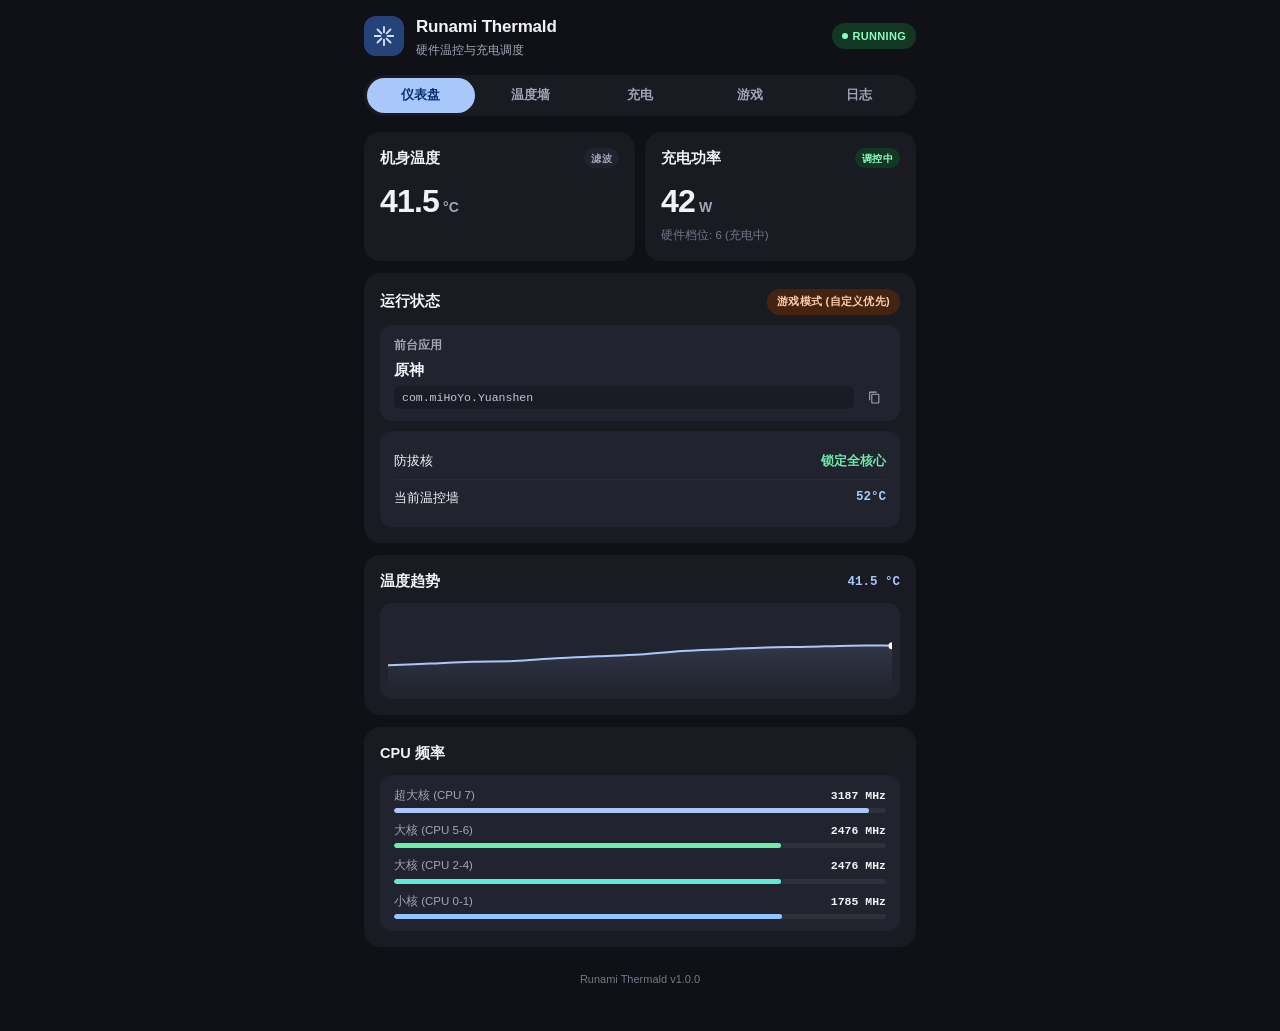
==== commit eef762e4: "feat(ui): improve slider contrast, clean preset games, and refine status indicators - Enhance slider" ====
--- a/webui/index.html
+++ b/webui/index.html
@@ -7,7 +7,7 @@
   <!-- 引入 KernelSU 原生动态莫奈取色与安全区域内边距 -->
   <link rel="stylesheet" href="/internal/colors.css">
   <link rel="stylesheet" href="/internal/insets.css">
-  <link rel="stylesheet" href="style.css?v=3">
+  <link rel="stylesheet" href="style.css?v=4">
 </head>
 <body>
   <div class="m3e-shell">
@@ -103,11 +103,11 @@
         <div class="m3e-block" style="margin-top: 10px;">
           <div class="m3e-row">
             <span class="m3e-row-label">防拔核</span>
-            <span class="m3e-row-value ok-text" id="val-cores-status">8核在线 (锁定)</span>
+            <span class="m3e-row-value ok-text" id="val-cores-status">锁定全核心</span>
           </div>
           <div class="m3e-row">
-            <span class="m3e-row-label">安全温控</span>
-            <span class="m3e-row-value ok-text" id="val-guard-status">就绪 (48°C 保护)</span>
+            <span class="m3e-row-label">当前温控墙</span>
+            <span class="m3e-row-value highlight mono" id="val-thermal-wall">-- °C</span>
           </div>
         </div>
       </div>
@@ -369,6 +369,6 @@
     </footer>
   </div>
 
-  <script src="app.js?v=5"></script>
+  <script src="app.js?v=6"></script>
 </body>
 </html>
--- a/webui/style.css
+++ b/webui/style.css
@@ -406,6 +406,7 @@
 .m3e-row-value.highlight { color: var(--m3e-primary); }
 .m3e-row-value.ok-text { color: var(--m3e-ok); }
 .m3e-row-value.warn-text { color: var(--m3e-warn); }
+.m3e-row-value.muted-text { color: var(--m3e-text-muted); }
 
 /* 温度趋势图 (平坦极简，无荧光滤镜) */
 .m3e-chart-container {
@@ -551,7 +552,7 @@
   color: var(--m3e-text-muted);
 }
 
-/* 滑块组件 */
+/* 滑块组件 (高对比度原生 Material 3 规范) */
 .m3e-slider-wrap { width: 100%; }
 
 .m3e-slider-header {
@@ -564,48 +565,78 @@
 .m3e-slider-badge {
   font-size: 13px;
   font-weight: 700;
-  padding: 2px 8px;
+  padding: 3px 10px;
   border-radius: var(--radius-pill);
   background: var(--m3e-surface-card);
   color: var(--m3e-text-main);
 }
-.m3e-slider-badge.highlight { color: var(--m3e-primary); }
+.m3e-slider-badge.highlight {
+  background: var(--m3e-primary-container);
+  color: var(--m3e-on-primary-container);
+}
 
 .m3e-range-track-container {
   position: relative;
   width: 100%;
   display: flex;
   align-items: center;
+  padding: 6px 0;
 }
 
 .m3e-slider {
   -webkit-appearance: none;
+  appearance: none;
   width: 100%;
-  height: 8px;
+  height: 10px;
   border-radius: var(--radius-pill);
-  background: rgba(255, 255, 255, 0.08);
+  background: linear-gradient(
+    to right,
+    var(--m3e-primary) 0%,
+    var(--m3e-primary) var(--slider-pct, 50%),
+    rgba(255, 255, 255, 0.24) var(--slider-pct, 50%),
+    rgba(255, 255, 255, 0.24) 100%
+  );
   outline: none;
   cursor: pointer;
+  margin: 0;
+  border: none;
 }
 
 .m3e-slider::-webkit-slider-thumb {
   -webkit-appearance: none;
-  width: 22px;
-  height: 22px;
+  appearance: none;
+  width: 24px;
+  height: 24px;
   border-radius: 50%;
   background: var(--m3e-primary);
   cursor: pointer;
-  border: 2px solid var(--m3e-surface-card);
+  border: 3px solid var(--m3e-surface-block);
+  box-shadow: 0 0 0 1px rgba(255, 255, 255, 0.25);
+  transition: transform 0.15s ease;
+}
+
+.m3e-slider::-webkit-slider-thumb:active {
+  transform: scale(1.15);
+}
+
+.m3e-slider::-moz-range-thumb {
+  width: 24px;
+  height: 24px;
+  border-radius: 50%;
+  background: var(--m3e-primary);
+  cursor: pointer;
+  border: 3px solid var(--m3e-surface-block);
+  box-shadow: 0 0 0 1px rgba(255, 255, 255, 0.25);
 }
 
 .m3e-slider-bubble {
   position: absolute;
-  top: -30px;
+  top: -28px;
   left: 50%;
   transform: translateX(-50%) scale(0.85);
   background: var(--m3e-primary);
   color: var(--m3e-on-primary);
-  padding: 2px 7px;
+  padding: 3px 8px;
   border-radius: 6px;
   font-size: 11px;
   font-weight: 700;
@@ -613,6 +644,7 @@
   opacity: 0;
   pointer-events: none;
   transition: opacity 0.15s ease, transform 0.15s ease;
+  z-index: 10;
 }
 
 .m3e-slider-bubble.visible {
@@ -623,10 +655,11 @@
 .m3e-slider-scale {
   display: flex;
   justify-content: space-between;
-  font-size: 10.5px;
-  color: var(--m3e-text-sub);
+  font-size: 11px;
+  color: var(--m3e-text-muted);
   margin-top: 6px;
   padding: 0 4px;
+  font-weight: 500;
 }
 
 /* 开关行 (无任何描边与外阴影) */
